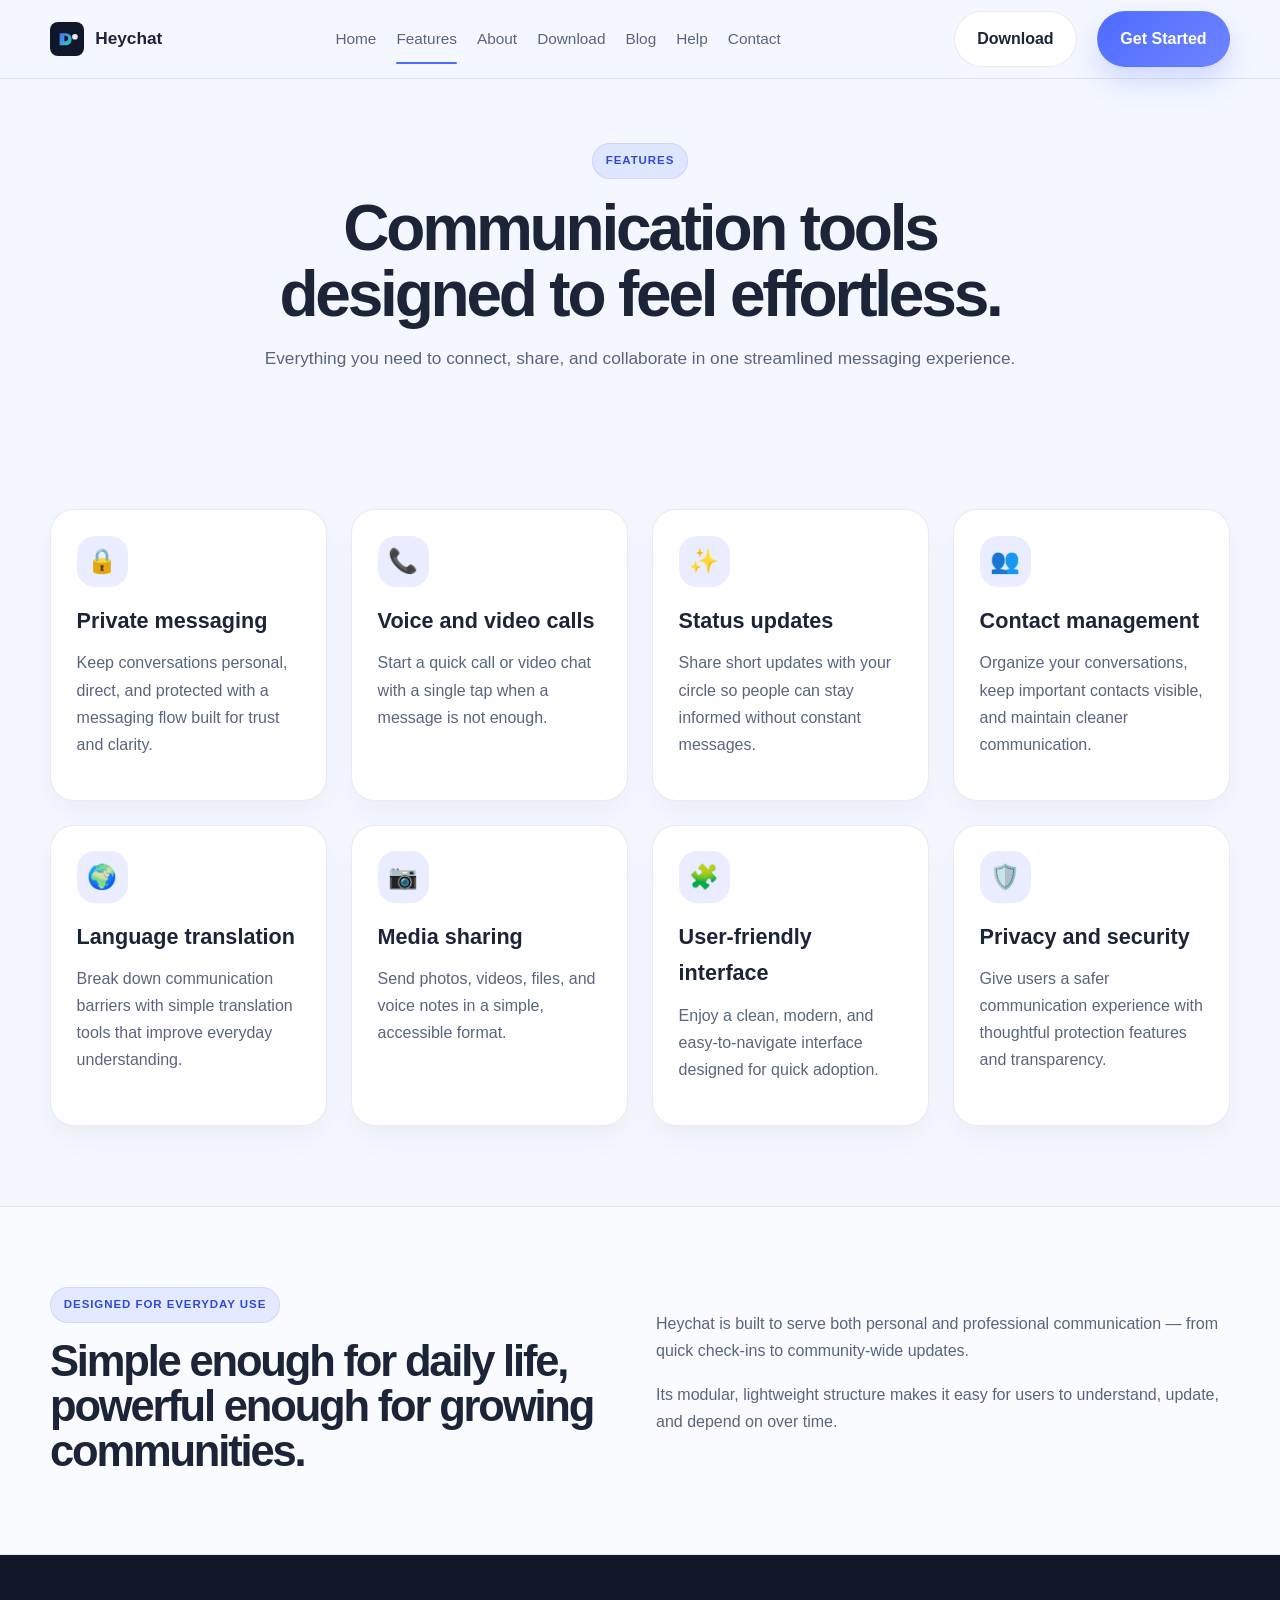
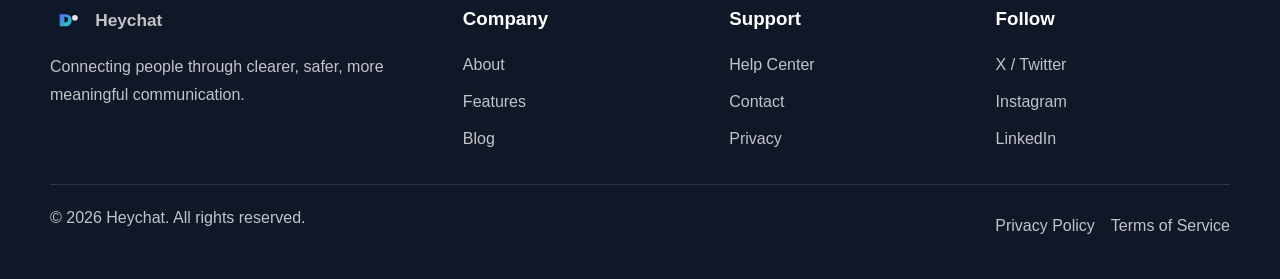
==== features.html @ 2e4716ac "Create the complete static Heychat website with all requested pages, styling, blog features, support" ====
<!DOCTYPE html>
<html lang="en">
  <head>
    <meta charset="UTF-8" />
    <meta name="viewport" content="width=device-width, initial-scale=1.0" />
    <meta name="description" content="Explore Heychat features including private messaging, voice and video calls, status updates, media sharing, and secure communication tools." />
    <title>Features | Heychat</title>
    <link rel="icon" type="image/svg+xml" href="assets/heychat-logo.svg" />
    <link rel="stylesheet" href="css/styles.css" />
  </head>
  <body>
    <header class="site-header">
      <div class="container nav-wrap">
        <a class="brand" href="index.html" aria-label="Heychat home">
          <img src="assets/heychat-logo.svg" alt="Heychat logo" class="brand-logo" />
          <span>Heychat</span>
        </a>

        <nav class="main-nav" aria-label="Main navigation">
          <a href="index.html">Home</a>
          <a href="features.html" class="active">Features</a>
          <a href="about.html">About</a>
          <a href="download.html">Download</a>
          <a href="blog.html">Blog</a>
          <a href="help.html">Help</a>
          <a href="contact.html">Contact</a>
        </nav>

        <div class="nav-actions">
          <a href="download.html" class="button button-secondary">Download</a>
          <a href="contact.html" class="button button-primary">Get Started</a>
        </div>

        <button class="mobile-menu-toggle" aria-expanded="false" aria-label="Open menu">
          <span></span><span></span><span></span>
        </button>
      </div>

      <div class="mobile-menu">
        <a href="index.html">Home</a>
        <a href="features.html">Features</a>
        <a href="about.html">About</a>
        <a href="download.html">Download</a>
        <a href="blog.html">Blog</a>
        <a href="help.html">Help</a>
        <a href="contact.html">Contact</a>
      </div>
    </header>

    <main>
      <section class="page-header">
        <div class="container narrow">
          <span class="eyebrow">Features</span>
          <h1>Communication tools designed to feel effortless.</h1>
          <p>Everything you need to connect, share, and collaborate in one streamlined messaging experience.</p>
        </div>
      </section>

      <section class="section">
        <div class="container">
          <div class="feature-grid feature-grid-large">
            <article class="feature-card feature-detail">
              <div class="icon-wrap">🔒</div>
              <h3>Private messaging</h3>
              <p>Keep conversations personal, direct, and protected with a messaging flow built for trust and clarity.</p>
            </article>

            <article class="feature-card feature-detail">
              <div class="icon-wrap">📞</div>
              <h3>Voice and video calls</h3>
              <p>Start a quick call or video chat with a single tap when a message is not enough.</p>
            </article>

            <article class="feature-card feature-detail">
              <div class="icon-wrap">✨</div>
              <h3>Status updates</h3>
              <p>Share short updates with your circle so people can stay informed without constant messages.</p>
            </article>

            <article class="feature-card feature-detail">
              <div class="icon-wrap">👥</div>
              <h3>Contact management</h3>
              <p>Organize your conversations, keep important contacts visible, and maintain cleaner communication.</p>
            </article>

            <article class="feature-card feature-detail">
              <div class="icon-wrap">🌍</div>
              <h3>Language translation</h3>
              <p>Break down communication barriers with simple translation tools that improve everyday understanding.</p>
            </article>

            <article class="feature-card feature-detail">
              <div class="icon-wrap">📷</div>
              <h3>Media sharing</h3>
              <p>Send photos, videos, files, and voice notes in a simple, accessible format.</p>
            </article>

            <article class="feature-card feature-detail">
              <div class="icon-wrap">🧩</div>
              <h3>User-friendly interface</h3>
              <p>Enjoy a clean, modern, and easy-to-navigate interface designed for quick adoption.</p>
            </article>

            <article class="feature-card feature-detail">
              <div class="icon-wrap">🛡️</div>
              <h3>Privacy and security</h3>
              <p>Give users a safer communication experience with thoughtful protection features and transparency.</p>
            </article>
          </div>
        </div>
      </section>

      <section class="section section-alt">
        <div class="container split-layout">
          <div>
            <span class="eyebrow">Designed for everyday use</span>
            <h2>Simple enough for daily life, powerful enough for growing communities.</h2>
          </div>
          <div class="stacked-copy">
            <p>Heychat is built to serve both personal and professional communication — from quick check-ins to community-wide updates.</p>
            <p>Its modular, lightweight structure makes it easy for users to understand, update, and depend on over time.</p>
          </div>
        </div>
      </section>
    </main>

    <footer class="site-footer">
      <div class="container footer-grid">
        <div>
          <a class="brand footer-brand" href="index.html">
            <img src="assets/heychat-logo.svg" alt="Heychat logo" class="brand-logo" />
            <span>Heychat</span>
          </a>
          <p>Connecting people through clearer, safer, more meaningful communication.</p>
        </div>

        <div>
          <h3>Company</h3>
          <ul>
            <li><a href="about.html">About</a></li>
            <li><a href="features.html">Features</a></li>
            <li><a href="blog.html">Blog</a></li>
          </ul>
        </div>

        <div>
          <h3>Support</h3>
          <ul>
            <li><a href="help.html">Help Center</a></li>
            <li><a href="contact.html">Contact</a></li>
            <li><a href="privacy.html">Privacy</a></li>
          </ul>
        </div>

        <div>
          <h3>Follow</h3>
          <ul>
            <li><a href="#">X / Twitter</a></li>
            <li><a href="#">Instagram</a></li>
            <li><a href="#">LinkedIn</a></li>
          </ul>
        </div>
      </div>

      <div class="container footer-bottom">
        <p>© 2026 Heychat. All rights reserved.</p>
        <div>
          <a href="privacy.html">Privacy Policy</a>
          <a href="terms.html">Terms of Service</a>
        </div>
      </div>
    </footer>

    <script src="js/main.js"></script>
  </body>
</html>
---- css/styles.css ----
* {
  box-sizing: border-box;
}

:root {
  --bg: #f4f7ff;
  --bg-soft: #edf3ff;
  --panel: #ffffff;
  --panel-alt: #f7f9ff;
  --text: #1c2437;
  --muted: #59657d;
  --line: rgba(28, 36, 55, 0.09);
  --primary: #4f6bff;
  --primary-dark: #3049d8;
  --primary-soft: rgba(79, 107, 255, 0.12);
  --secondary: #2ad3b0;
  --secondary-soft: rgba(42, 211, 176, 0.12);
  --shadow: 0 24px 60px rgba(19, 30, 64, 0.08);
  --radius: 24px;
}

html {
  scroll-behavior: smooth;
}

body {
  margin: 0;
  background: var(--bg);
  color: var(--text);
  font-family: "Segoe UI", Arial, sans-serif;
  line-height: 1.7;
}

img {
  max-width: 100%;
  display: block;
}

a {
  color: inherit;
  text-decoration: none;
}

button,
input,
textarea {
  font: inherit;
}

ul {
  list-style: none;
  padding: 0;
  margin: 0;
}

p {
  margin: 0 0 1rem;
}

.container {
  width: min(1180px, calc(100% - 2rem));
  margin: 0 auto;
}

.site-header {
  position: sticky;
  top: 0;
  z-index: 30;
  background: rgba(244, 247, 255, 0.9);
  backdrop-filter: blur(10px);
  border-bottom: 1px solid var(--line);
}

.nav-wrap {
  display: flex;
  align-items: center;
  justify-content: space-between;
  min-height: 78px;
  gap: 1rem;
}

.brand {
  display: inline-flex;
  align-items: center;
  gap: 0.7rem;
  font-weight: 700;
  font-size: 1.08rem;
}

.brand-logo {
  width: 34px;
  height: 34px;
  display: inline-block;
}

.main-nav,
.nav-actions {
  display: flex;
  align-items: center;
  gap: 1.25rem;
}

.main-nav {
  color: var(--muted);
  font-size: 0.96rem;
}

.main-nav a {
  position: relative;
  padding: 0.4rem 0;
}

.main-nav a.active::after,
.main-nav a:hover::after {
  content: "";
  position: absolute;
  left: 0;
  bottom: -6px;
  width: 100%;
  height: 2px;
  background: var(--primary);
  border-radius: 999px;
}

.button {
  display: inline-flex;
  align-items: center;
  justify-content: center;
  border-radius: 999px;
  border: 1px solid transparent;
  padding: 0.85rem 1.4rem;
  font-weight: 700;
  transition: transform 0.2s ease, box-shadow 0.2s ease;
}

.button:hover,
.button:focus-visible {
  transform: translateY(-1px);
}

.button-primary {
  background: linear-gradient(135deg, var(--primary) 0%, #6d85ff 100%);
  color: white;
  box-shadow: 0 14px 28px rgba(79, 107, 255, 0.22);
}

.button-secondary {
  background: white;
  border-color: var(--line);
  color: var(--text);
}

.mobile-menu-toggle {
  display: none;
  width: 44px;
  height: 44px;
  border-radius: 12px;
  border: 1px solid var(--line);
  background: white;
  cursor: pointer;
}

.mobile-menu-toggle span {
  display: block;
  width: 18px;
  height: 2px;
  background: var(--text);
  margin: 4px auto;
  border-radius: 999px;
}

.mobile-menu {
  display: none;
  padding: 0 1rem 1rem;
  background: rgba(255, 255, 255, 0.95);
  border-top: 1px solid var(--line);
}

.mobile-menu a {
  display: block;
  padding: 0.75rem 0;
  color: var(--muted);
  border-bottom: 1px solid var(--line);
}

.hero {
  padding: 4.5rem 0 3.5rem;
}

.hero-grid {
  display: grid;
  grid-template-columns: 1.05fr 0.95fr;
  align-items: center;
  gap: 2.5rem;
}

.hero-copy h1,
.page-header h1,
.section-heading h2,
.split-layout h2,
.narrow h1 {
  margin: 0;
  letter-spacing: -0.05em;
  line-height: 1.04;
}

.hero-copy h1 {
  font-size: clamp(3rem, 5vw, 5rem);
}

.hero-copy p,
.page-header p,
.split-layout p,
.stacked-copy p,
.policy-card p,
.article-content p,
.contact-info p,
.support-card p,
.benefit-item p,
.feature-card p,
.blog-copy p {
  color: var(--muted);
}

.hero-copy p {
  margin-top: 1.2rem;
  font-size: 1.14rem;
  max-width: 620px;
}

.hero-actions {
  display: flex;
  gap: 1rem;
  margin-top: 2rem;
  flex-wrap: wrap;
}

.hero-meta {
  display: flex;
  flex-wrap: wrap;
  gap: 2rem;
  margin-top: 2rem;
}

.hero-meta div {
  display: flex;
  flex-direction: column;
  gap: 0.2rem;
}

.hero-meta strong {
  font-size: 1.5rem;
}

.hero-meta span {
  color: var(--muted);
  font-size: 0.9rem;
}

.eyebrow {
  display: inline-block;
  padding: 0.45rem 0.8rem;
  border-radius: 999px;
  background: var(--primary-soft);
  color: var(--primary-dark);
  border: 1px solid rgba(79, 107, 255, 0.14);
  font-size: 0.72rem;
  font-weight: 700;
  letter-spacing: 0.08em;
  text-transform: uppercase;
}

.eyebrow-soft {
  background: var(--secondary-soft);
  color: #116b59;
  border-color: rgba(42, 211, 176, 0.2);
}

.hero-visual {
  display: flex;
  justify-content: center;
  align-items: center;
}

.phone-mockup {
  width: min(100%, 540px);
  background: linear-gradient(180deg, #0d1425 0%, #101b30 100%);
  border: 1px solid rgba(255, 255, 255, 0.08);
  border-radius: 32px;
  padding: 1rem;
  box-shadow: var(--shadow);
}

.phone-header {
  display: flex;
  gap: 0.45rem;
  padding-bottom: 0.8rem;
}

.status-dot {
  width: 0.78rem;
  height: 0.78rem;
  display: inline-block;
  border-radius: 50%;
}

.status-dot.red { background: #ff6b6b; }
.status-dot.yellow { background: #f7bf4a; }
.status-dot.green { background: #5bd7a0; }

.chat-preview {
  background: rgba(255, 255, 255, 0.04);
  border-radius: 22px;
  padding: 1rem;
}

.chat-bubble {
  max-width: 82%;
  padding: 0.9rem 1rem;
  border-radius: 18px;
  margin-bottom: 1rem;
  border: 1px solid rgba(255, 255, 255, 0.08);
}

.chat-bubble strong {
  display: block;
  margin-bottom: 0.2rem;
  font-size: 0.72rem;
  letter-spacing: 0.08em;
  text-transform: uppercase;
  opacity: 0.8;
}

.chat-bubble.incoming {
  background: rgba(255, 255, 255, 0.04);
  color: #edf2ff;
}

.chat-bubble.outgoing {
  margin-left: auto;
  background: linear-gradient(135deg, var(--primary) 0%, #6d85ff 100%);
  color: white;
}

.chat-bubble p {
  margin: 0;
}

.message-bar {
  display: flex;
  align-items: center;
  justify-content: space-between;
  background: rgba(255, 255, 255, 0.04);
  border: 1px solid rgba(255, 255, 255, 0.08);
  border-radius: 12px;
  padding: 0.8rem 0.9rem;
  color: rgba(255, 255, 255, 0.66);
}

.message-bar button {
  border: none;
  background: linear-gradient(135deg, var(--primary) 0%, var(--secondary) 100%);
  color: white;
  border-radius: 10px;
  padding: 0.65rem 0.9rem;
  font-weight: 700;
}

.logo-section {
  padding: 0 0 1.5rem;
}

.logo-row {
  display: grid;
  grid-template-columns: repeat(5, minmax(0, 1fr));
  gap: 1rem;
  text-align: center;
  color: rgba(28, 36, 55, 0.5);
  letter-spacing: 0.08em;
  text-transform: uppercase;
  font-weight: 700;
}

.section {
  padding: 5rem 0;
}

.section-alt {
  background: rgba(255, 255, 255, 0.45);
  border-top: 1px solid var(--line);
  border-bottom: 1px solid var(--line);
}

.section-heading {
  margin-bottom: 2rem;
}

.section-heading h2 {
  margin-top: 1rem;
  font-size: clamp(2rem, 4vw, 3rem);
}

.centered {
  text-align: center;
}

.feature-grid {
  display: grid;
  grid-template-columns: repeat(3, minmax(0, 1fr));
  gap: 1.5rem;
}

.feature-grid-large {
  grid-template-columns: repeat(4, minmax(0, 1fr));
}

.feature-card {
  background: var(--panel);
  border: 1px solid var(--line);
  border-radius: var(--radius);
  padding: 1.6rem;
  box-shadow: 0 14px 28px rgba(18, 29, 50, 0.04);
}

.feature-detail {
  min-height: 240px;
}

.icon-wrap {
  display: inline-grid;
  place-items: center;
  width: 3.2rem;
  height: 3.2rem;
  border-radius: 18px;
  background: var(--primary-soft);
  font-size: 1.5rem;
}

.feature-card h3 {
  margin: 1rem 0 0.6rem;
  font-size: 1.35rem;
}

.split-layout {
  display: grid;
  grid-template-columns: 1fr 1fr;
  align-items: center;
  gap: 2rem;
}

.split-layout h2 {
  font-size: clamp(2rem, 3.4vw, 3rem);
  margin-top: 1rem;
}

.benefit-list {
  display: grid;
  gap: 1rem;
}

.benefit-item {
  display: flex;
  gap: 1rem;
  padding: 1.2rem;
  background: rgba(255, 255, 255, 0.72);
  border: 1px solid var(--line);
  border-radius: 20px;
}

.benefit-item strong {
  font-size: 1.6rem;
  color: var(--primary);
}

.benefit-item h3 {
  margin: 0 0 0.3rem;
}

.download-callout {
  background: linear-gradient(135deg, rgba(79, 107, 255, 0.09), rgba(42, 211, 176, 0.08));
  border: 1px solid var(--line);
  border-radius: 28px;
  padding: 2rem;
  text-align: center;
}

.store-buttons {
  display: flex;
  gap: 1rem;
  justify-content: center;
  flex-wrap: wrap;
  margin-top: 1rem;
}

.store-button {
  display: inline-flex;
  align-items: center;
  justify-content: center;
  padding: 0.9rem 1.4rem;
  border-radius: 999px;
  background: var(--panel);
  border: 1px solid var(--line);
  font-weight: 700;
}

.page-header {
  padding: 4rem 0 2.5rem;
  text-align: center;
}

.narrow {
  max-width: 760px;
}

.page-header h1 {
  font-size: clamp(2.5rem, 5vw, 4rem);
  margin-top: 1rem;
}

.page-header p {
  margin-top: 1rem;
  font-size: 1.08rem;
  color: var(--muted);
}

.two-column {
  display: grid;
  grid-template-columns: 1fr 1fr;
  gap: 2rem;
}

.two-column h2,
.policy-card h2,
.article-content h2,
.sidebar-card h3,
.support-card h3,
.contact-info h3 {
  margin-top: 0;
}

.download-stack {
  display: grid;
  grid-template-columns: repeat(3, minmax(0, 1fr));
  gap: 1.5rem;
}

.download-card,
.support-card,
.info-card,
.sidebar-card,
.policy-card {
  background: var(--panel);
  border: 1px solid var(--line);
  border-radius: var(--radius);
  padding: 1.6rem;
  box-shadow: 0 16px 30px rgba(17, 31, 57, 0.04);
}

.card-icon {
  display: inline-grid;
  place-items: center;
  width: 3rem;
  height: 3rem;
  border-radius: 14px;
  background: var(--primary-soft);
  font-size: 1.4rem;
}

.download-card h3,
.support-card h3,
.info-card h3,
.sidebar-card h3 {
  margin: 1rem 0 0.7rem;
}

.download-card .button {
  margin-top: 1rem;
}

.blog-toolbar {
  display: flex;
  justify-content: space-between;
  align-items: center;
  gap: 1rem;
  flex-wrap: wrap;
  margin-bottom: 2rem;
}

.search-box input {
  width: min(420px, 100%);
  border: 1px solid var(--line);
  background: white;
  border-radius: 999px;
  padding: 0.9rem 1rem;
}

.blog-categories {
  display: flex;
  flex-wrap: wrap;
  gap: 0.75rem;
}

.tag {
  padding: 0.7rem 1rem;
  border-radius: 999px;
  border: 1px solid var(--line);
  background: white;
  color: var(--muted);
  cursor: pointer;
}

.tag.active {
  background: var(--primary);
  color: white;
  border-color: var(--primary);
}

.featured-article {
  display: grid;
  grid-template-columns: 1.2fr 0.8fr;
  gap: 1.6rem;
  padding: 1.6rem;
  border: 1px solid var(--line);
  background: linear-gradient(135deg, rgba(79, 107, 255, 0.06), rgba(255, 255, 255, 0.9));
  border-radius: 28px;
  margin-bottom: 2rem;
}

.featured-content h2 {
  margin: 0.8rem 0;
  font-size: clamp(2rem, 3vw, 2.7rem);
  line-height: 1.15;
}

.placeholder-panel {
  display: grid;
  place-items: center;
  border-radius: 22px;
  background: linear-gradient(135deg, rgba(79, 107, 255, 0.12), rgba(42, 211, 176, 0.12));
  border: 1px solid var(--line);
  min-height: 220px;
  color: var(--muted);
  font-weight: 700;
}

.blog-grid {
  display: grid;
  grid-template-columns: repeat(3, minmax(0, 1fr));
  gap: 1.5rem;
}

.blog-card {
  background: var(--panel);
  border: 1px solid var(--line);
  border-radius: 24px;
  overflow: hidden;
  box-shadow: 0 18px 32px rgba(17, 31, 57, 0.05);
}

.thumb {
  min-height: 180px;
  background-size: cover;
  background-position: center;
}

.thumb-one { background: linear-gradient(135deg, rgba(79, 107, 255, 0.8), rgba(42, 211, 176, 0.8)); }
.thumb-two { background: linear-gradient(135deg, rgba(55, 82, 138, 0.8), rgba(79, 107, 255, 0.7)); }
.thumb-three { background: linear-gradient(135deg, rgba(76, 164, 227, 0.8), rgba(79, 107, 255, 0.7)); }
.thumb-four { background: linear-gradient(135deg, rgba(42, 211, 176, 0.8), rgba(79, 107, 255, 0.7)); }
.thumb-five { background: linear-gradient(135deg, rgba(35, 112, 176, 0.8), rgba(104, 73, 234, 0.8)); }
.thumb-six { background: linear-gradient(135deg, rgba(127, 90, 240, 0.8), rgba(79, 107, 255, 0.7)); }

.blog-copy {
  padding: 1.2rem 1.2rem 1.4rem;
}

.post-tag {
  display: inline-block;
  padding: 0.4rem 0.7rem;
  background: var(--primary-soft);
  border-radius: 999px;
  color: var(--primary-dark);
  font-size: 0.74rem;
  font-weight: 700;
  text-transform: uppercase;
  letter-spacing: 0.05em;
}

.blog-copy h3 {
  margin: 0.9rem 0 0.5rem;
  font-size: 1.35rem;
}

.blog-copy a {
  color: var(--primary-dark);
  font-weight: 700;
}

.ad-placeholder {
  display: grid;
  place-items: center;
  min-height: 110px;
  background: linear-gradient(135deg, rgba(255, 255, 255, 0.8), rgba(240, 244, 255, 0.9));
  border: 1px dashed var(--line);
  border-radius: 18px;
  color: var(--muted);
  margin: 2rem 0;
  font-weight: 700;
}

.sidebar-ad {
  min-height: 170px;
}

.load-more-wrap {
  text-align: center;
  margin-top: 2rem;
}

.article-layout {
  display: grid;
  grid-template-columns: minmax(0, 2fr) minmax(240px, 0.8fr);
  gap: 2rem;
}

.article-content {
  background: var(--panel);
  border: 1px solid var(--line);
  border-radius: 28px;
  padding: 2rem;
}

.article-content h1 {
  font-size: clamp(2.2rem, 4vw, 3.2rem);
  margin: 1rem 0;
  line-height: 1.1;
}

.article-meta {
  display: flex;
  flex-wrap: wrap;
  gap: 0.8rem 1rem;
  font-size: 0.9rem;
  color: var(--muted);
  margin-bottom: 1.5rem;
}

.large-panel {
  min-height: 260px;
  margin-bottom: 1.5rem;
}

.article-content blockquote {
  margin: 2rem 0;
  padding: 1.1rem 1.3rem;
  border-left: 4px solid var(--primary);
  background: rgba(79, 107, 255, 0.06);
  color: var(--text);
  font-weight: 600;
}

.article-note {
  margin-top: 2rem;
  padding: 1rem 1.1rem;
  background: rgba(42, 211, 176, 0.08);
  border-radius: 14px;
  color: #0f6f60;
  border: 1px solid rgba(42, 211, 176, 0.2);
}

.article-sidebar {
  display: grid;
  gap: 1.2rem;
}

.sidebar-card ul {
  display: grid;
  gap: 0.75rem;
}

.sidebar-card a {
  color: var(--muted);
}

.help-layout {
  display: grid;
  grid-template-columns: 1.4fr 0.8fr;
  gap: 2rem;
}

.faq-column {
  display: grid;
  gap: 1rem;
}

.faq-item {
  background: var(--panel);
  border: 1px solid var(--line);
  border-radius: 18px;
  overflow: hidden;
}

.faq-question {
  width: 100%;
  text-align: left;
  background: transparent;
  border: none;
  padding: 1.1rem 1.2rem;
  font-weight: 700;
  color: var(--text);
  cursor: pointer;
}

.faq-answer {
  display: none;
  padding: 0 1.2rem 1.1rem;
  color: var(--muted);
}

.faq-item.open .faq-answer {
  display: block;
}

.support-sidebar {
  display: grid;
  gap: 1rem;
}

.contact-layout {
  display: grid;
  grid-template-columns: 1.3fr 0.7fr;
  gap: 2rem;
}

.contact-form {
  background: var(--panel);
  border: 1px solid var(--line);
  border-radius: 28px;
  padding: 1.6rem;
}

.field-group {
  display: flex;
  flex-direction: column;
  gap: 0.5rem;
  margin-bottom: 1rem;
}

.field-group label {
  font-weight: 600;
}

.field-group input,
.field-group textarea {
  width: 100%;
  padding: 0.9rem 1rem;
  border-radius: 14px;
  border: 1px solid var(--line);
  background: #fff;
}

.field-group input:focus,
.field-group textarea:focus {
  outline: 2px solid rgba(79, 107, 255, 0.18);
  border-color: rgba(79, 107, 255, 0.4);
}

.error-message {
  min-height: 1.2rem;
  color: #d3315d;
  font-size: 0.82rem;
}

.form-status {
  margin-top: 1rem;
  min-height: 1.5rem;
  font-weight: 600;
}

.form-status.success {
  color: #147f66;
}

.form-status.error {
  color: #d3315d;
}

.contact-info {
  display: grid;
  gap: 1rem;
}

.policy-layout {
  max-width: 860px;
  margin: 0 auto;
}

.site-footer {
  background: #101827;
  color: white;
  padding-top: 3rem;
}

.footer-grid {
  display: grid;
  grid-template-columns: 1.3fr 0.8fr 0.8fr 0.8fr;
  gap: 2rem;
}

.footer-brand {
  margin-bottom: 1rem;
}

.site-footer p,
.site-footer li,
.site-footer a {
  color: rgba(255, 255, 255, 0.74);
}

.site-footer h3 {
  color: white;
  margin: 0 0 1rem;
}

.site-footer ul {
  display: grid;
  gap: 0.6rem;
}

.footer-bottom {
  display: flex;
  align-items: center;
  justify-content: space-between;
  border-top: 1px solid rgba(255, 255, 255, 0.12);
  padding: 1.2rem 0 2rem;
  margin-top: 2rem;
  gap: 1rem;
  color: rgba(255, 255, 255, 0.74);
}

.footer-bottom div {
  display: flex;
  gap: 1rem;
  flex-wrap: wrap;
}

@media (max-width: 940px) {
  .main-nav,
  .nav-actions {
    display: none;
  }

  .mobile-menu-toggle {
    display: block;
  }

  .hero-grid,
  .split-layout,
  .two-column,
  .download-stack,
  .blog-grid,
  .featured-article,
  .article-layout,
  .help-layout,
  .contact-layout,
  .feature-grid,
  .feature-grid-large,
  .footer-grid {
    grid-template-columns: 1fr;
  }

  .feature-grid-large {
    grid-template-columns: repeat(2, minmax(0, 1fr));
  }
}

@media (max-width: 680px) {
  .feature-grid-large,
  .feature-grid,
  .blog-grid,
  .download-stack {
    grid-template-columns: 1fr;
  }

  .logo-row {
    grid-template-columns: repeat(2, minmax(0, 1fr));
  }

  .footer-bottom {
    flex-direction: column;
    align-items: flex-start;
  }
}
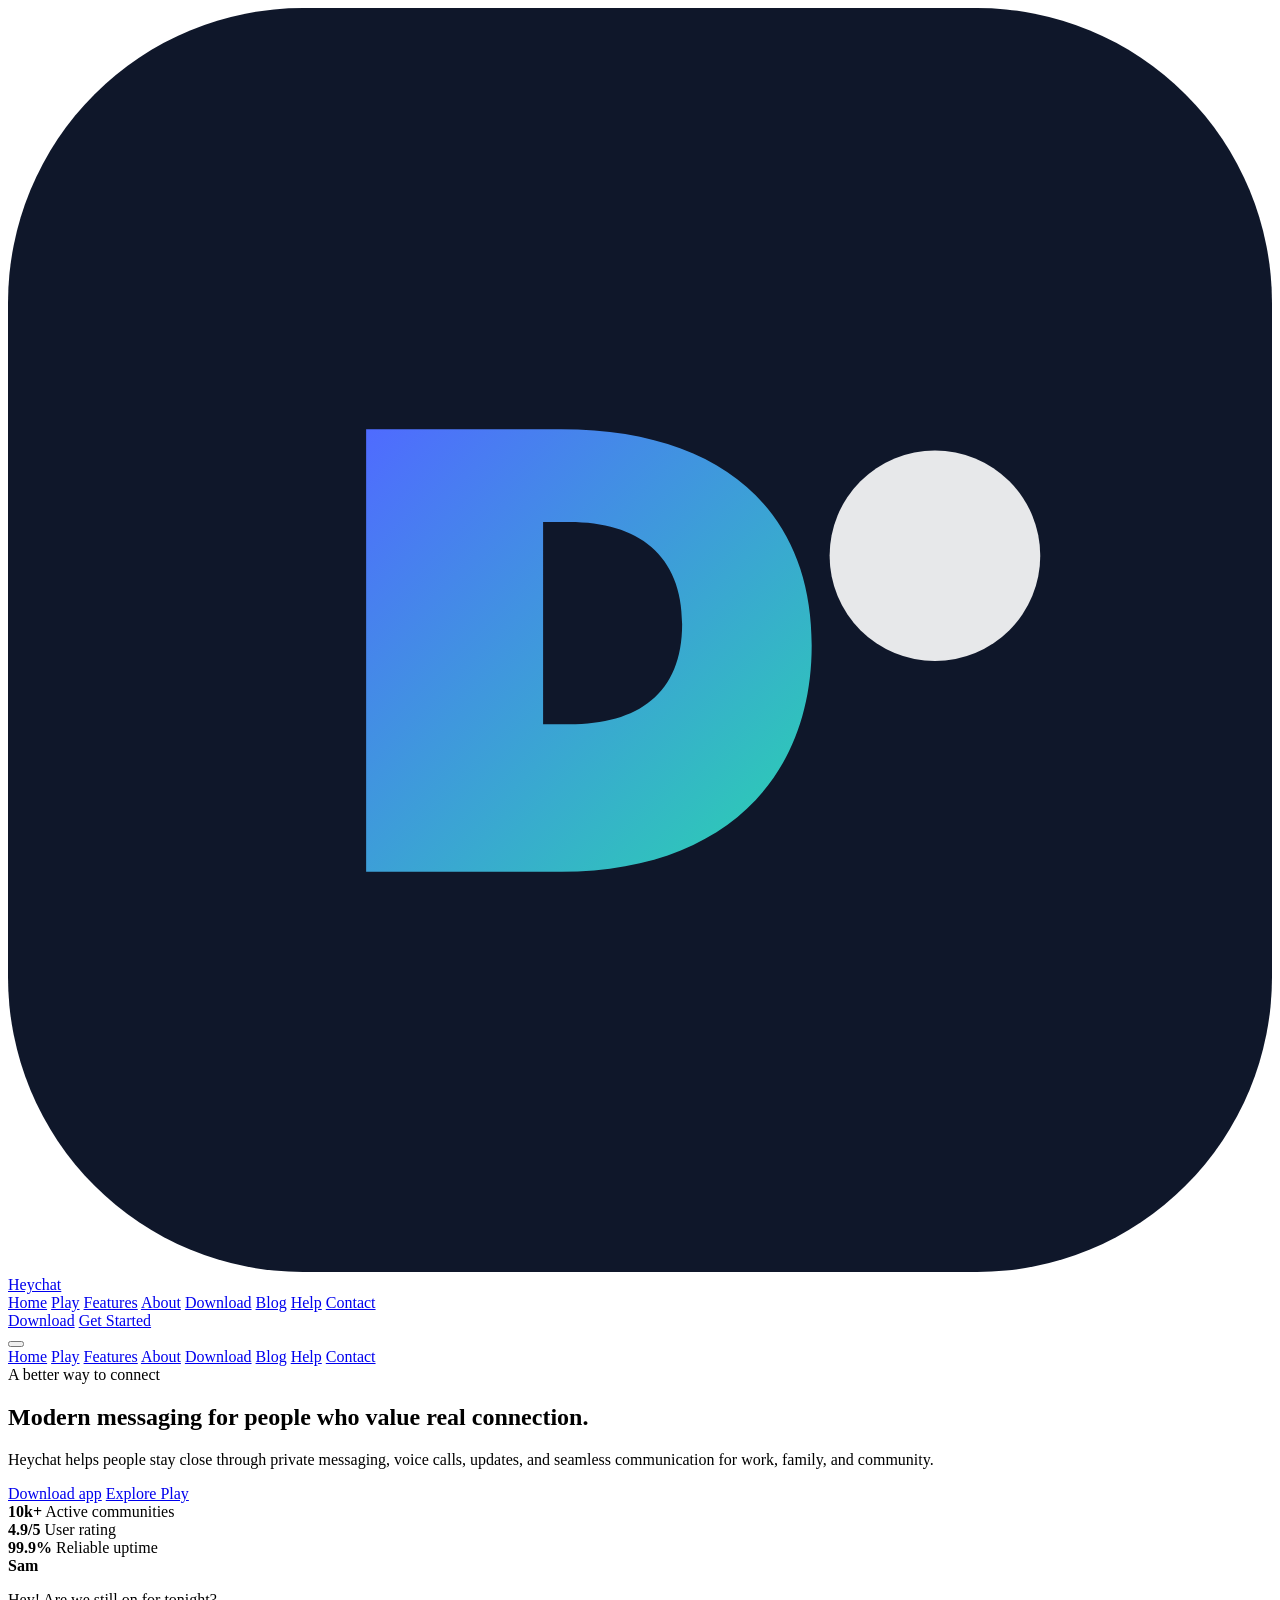
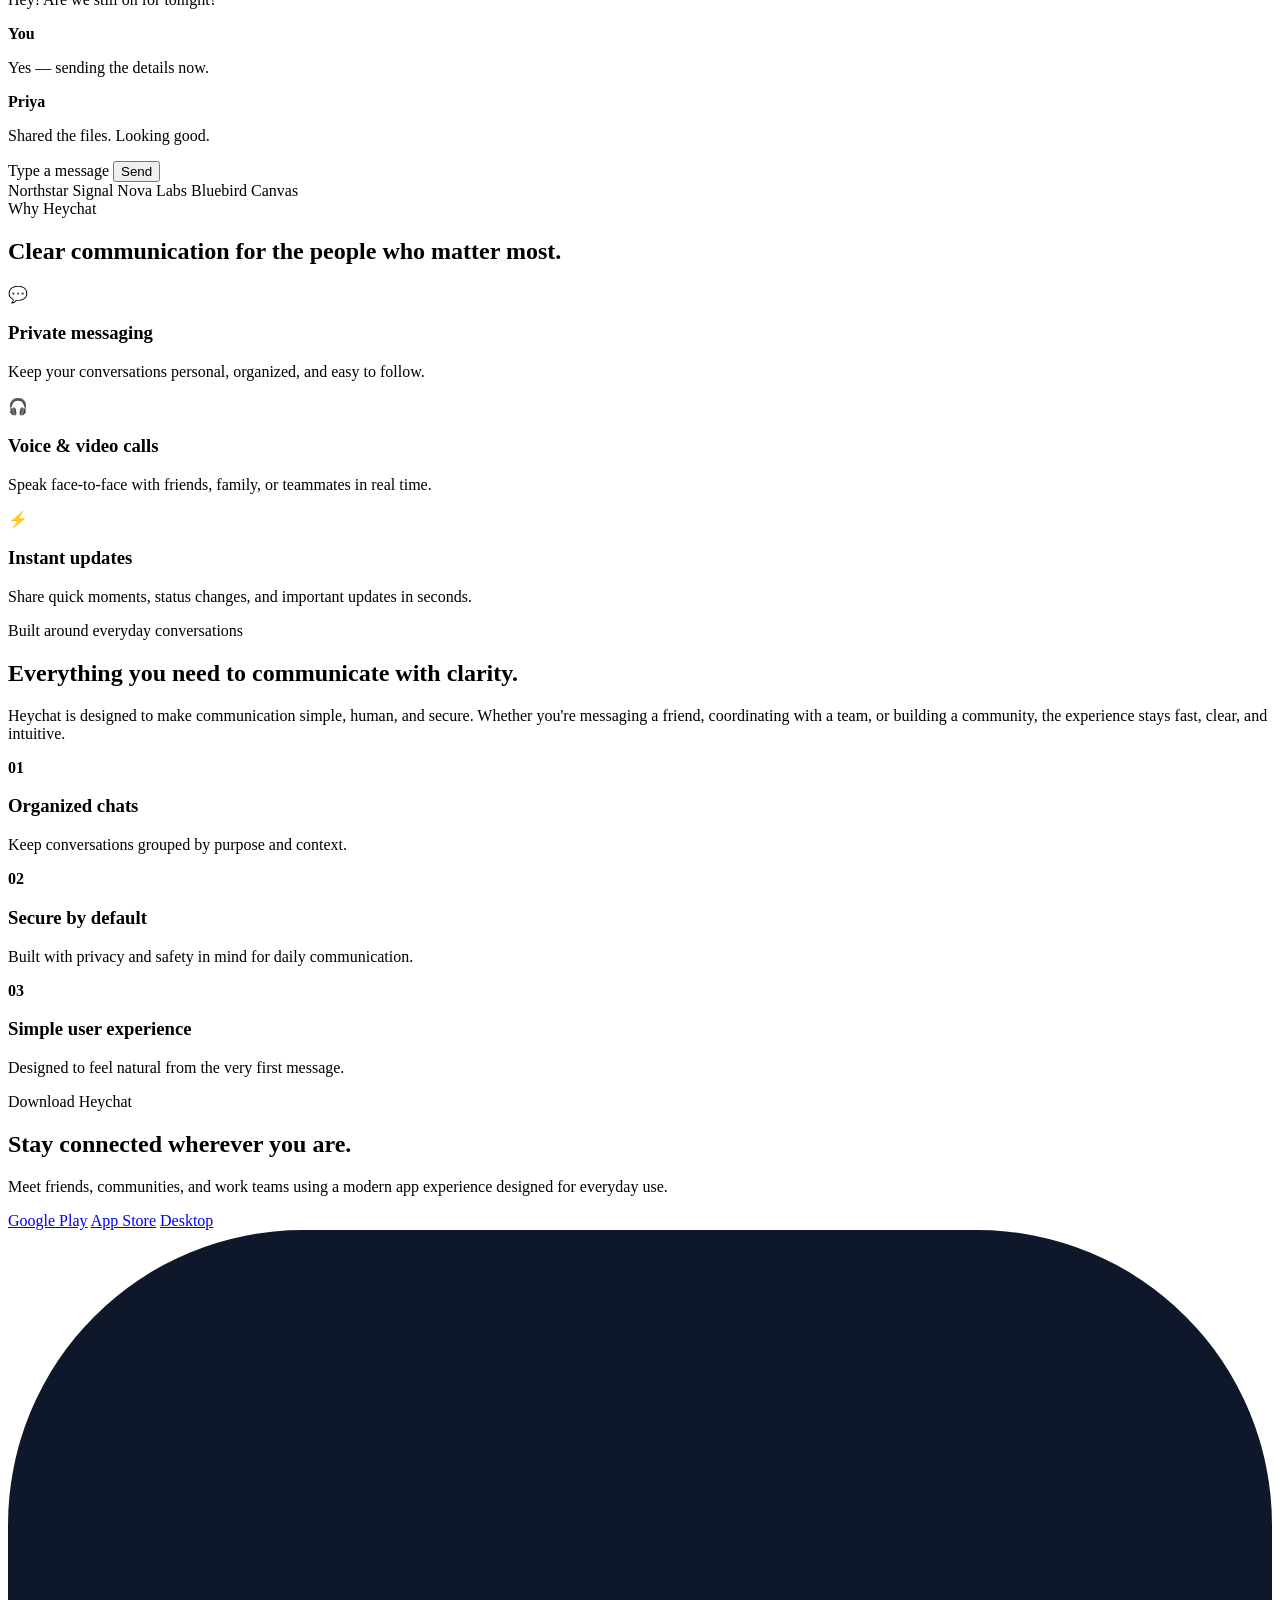
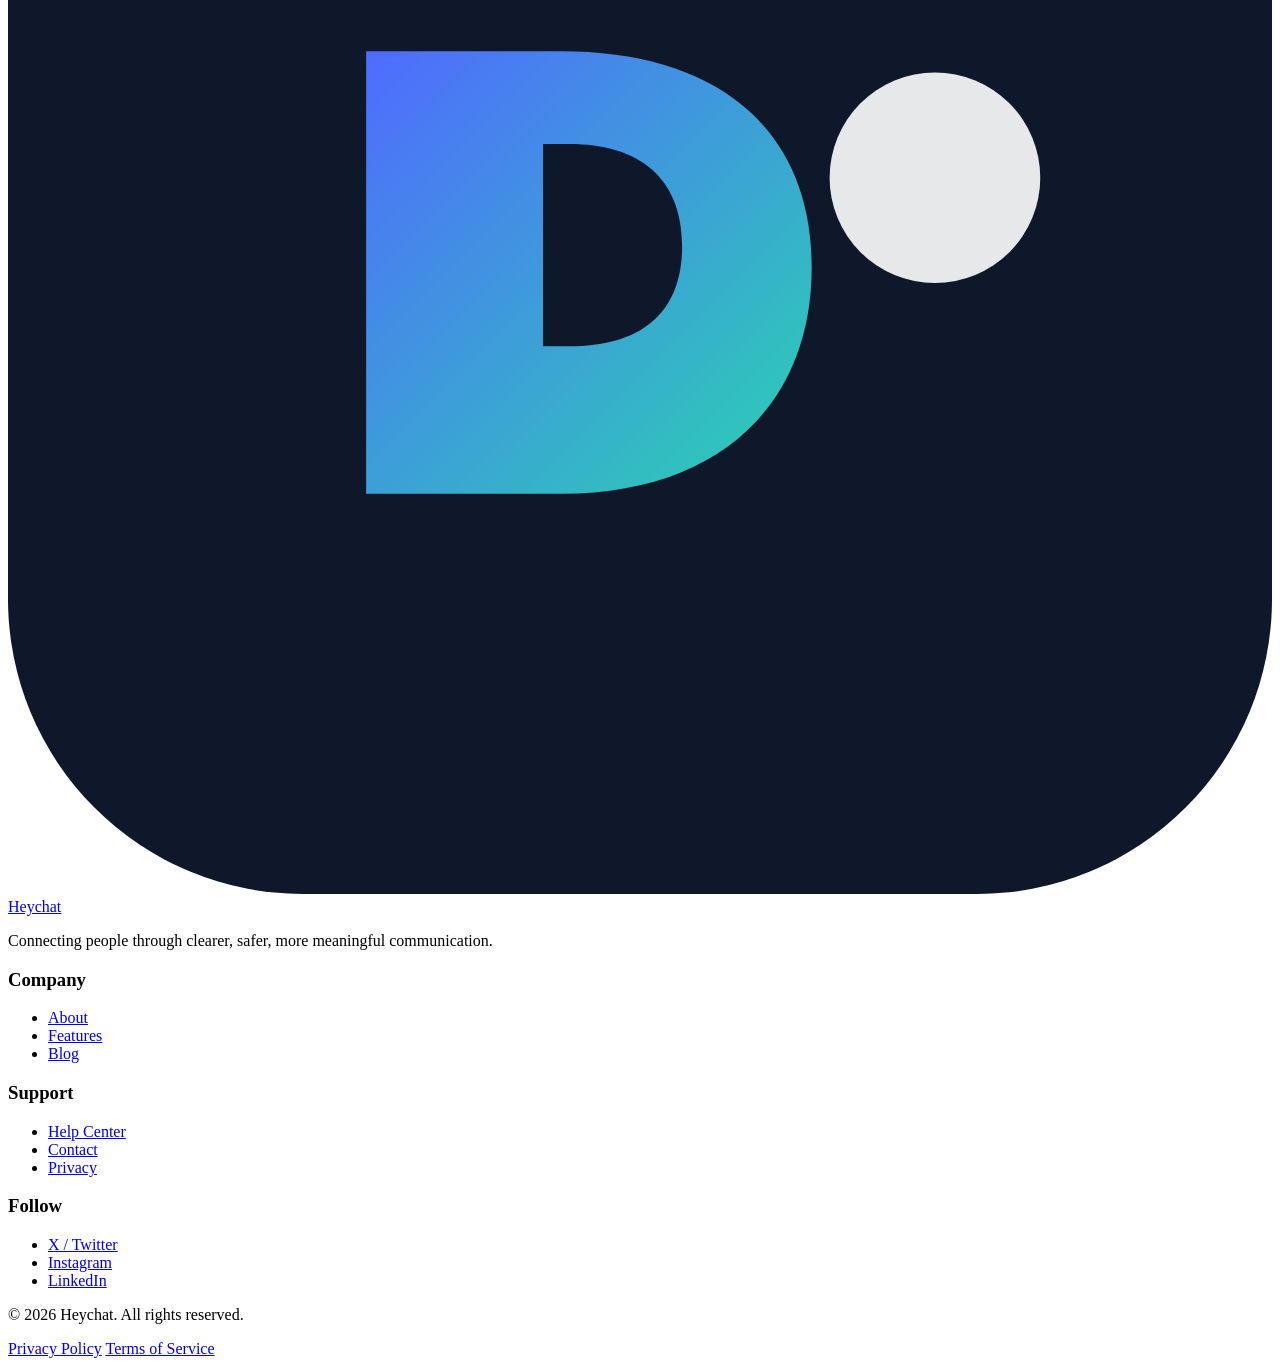
==== commit 21ed0686: "Add a polished Play page and navigation entry for future game and rewards experiences." ====
--- a/features.html
+++ b/features.html
@@ -3,8 +3,13 @@
   <head>
     <meta charset="UTF-8" />
     <meta name="viewport" content="width=device-width, initial-scale=1.0" />
-    <meta name="description" content="Explore Heychat features including private messaging, voice and video calls, status updates, media sharing, and secure communication tools." />
-    <title>Features | Heychat</title>
+    <meta name="description" content="Heychat is a modern communication platform for private messaging, voice calls, community engagement, and secure digital connection." />
+    <meta name="theme-color" content="#4f6bff" />
+    <meta property="og:title" content="Heychat | Modern Communication for Everyday Connections" />
+    <meta property="og:description" content="Private messaging, status updates, voice calls, media sharing, and secure communication in one modern app." />
+    <meta property="og:type" content="website" />
+    <meta property="og:image" content="assets/hero-illustration.svg" />
+    <title>Heychat | Modern Communication for Everyday Connections</title>
     <link rel="icon" type="image/svg+xml" href="assets/heychat-logo.svg" />
     <link rel="stylesheet" href="css/styles.css" />
   </head>
@@ -17,8 +22,9 @@
         </a>
 
         <nav class="main-nav" aria-label="Main navigation">
-          <a href="index.html">Home</a>
-          <a href="features.html" class="active">Features</a>
+          <a href="index.html" class="active">Home</a>
+          <a href="play.html">Play</a>
+          <a href="features.html">Features</a>
           <a href="about.html">About</a>
           <a href="download.html">Download</a>
           <a href="blog.html">Blog</a>
@@ -38,6 +44,7 @@
 
       <div class="mobile-menu">
         <a href="index.html">Home</a>
+        <a href="play.html">Play</a>
         <a href="features.html">Features</a>
         <a href="about.html">About</a>
         <a href="download.html">Download</a>
@@ -48,63 +55,102 @@
     </header>
 
     <main>
-      <section class="page-header">
-        <div class="container narrow">
-          <span class="eyebrow">Features</span>
-          <h1>Communication tools designed to feel effortless.</h1>
-          <p>Everything you need to connect, share, and collaborate in one streamlined messaging experience.</p>
+      <section class="hero">
+        <div class="container hero-grid">
+          <div class="hero-copy">
+            <span class="eyebrow">A better way to connect</span>
+            <h1>Modern messaging for people who value real connection.</h1>
+            <p>
+              Heychat helps people stay close through private messaging, voice calls,
+              updates, and seamless communication for work, family, and community.
+            </p>
+
+            <div class="hero-actions">
+              <a href="download.html" class="button button-primary">Download app</a>
+              <a href="play.html" class="button button-secondary">Explore Play</a>
+            </div>
+
+            <div class="hero-meta">
+              <div>
+                <strong>10k+</strong>
+                <span>Active communities</span>
+              </div>
+              <div>
+                <strong>4.9/5</strong>
+                <span>User rating</span>
+              </div>
+              <div>
+                <strong>99.9%</strong>
+                <span>Reliable uptime</span>
+              </div>
+            </div>
+          </div>
+
+          <div class="hero-visual">
+            <div class="phone-mockup">
+              <div class="phone-header">
+                <span class="status-dot red"></span>
+                <span class="status-dot yellow"></span>
+                <span class="status-dot green"></span>
+              </div>
+
+              <div class="chat-preview">
+                <div class="chat-bubble incoming">
+                  <strong>Sam</strong>
+                  <p>Hey! Are we still on for tonight?</p>
+                </div>
+                <div class="chat-bubble outgoing">
+                  <strong>You</strong>
+                  <p>Yes — sending the details now.</p>
+                </div>
+                <div class="chat-bubble incoming">
+                  <strong>Priya</strong>
+                  <p>Shared the files. Looking good.</p>
+                </div>
+                <div class="message-bar">
+                  <span>Type a message</span>
+                  <button>Send</button>
+                </div>
+              </div>
+            </div>
+          </div>
+        </div>
+      </section>
+
+      <section class="logo-section">
+        <div class="container logo-row" aria-label="Trusted by teams and communities">
+          <span>Northstar</span>
+          <span>Signal</span>
+          <span>Nova Labs</span>
+          <span>Bluebird</span>
+          <span>Canvas</span>
         </div>
       </section>
 
       <section class="section">
         <div class="container">
-          <div class="feature-grid feature-grid-large">
-            <article class="feature-card feature-detail">
-              <div class="icon-wrap">🔒</div>
+          <div class="section-heading">
+            <span class="eyebrow eyebrow-soft">Why Heychat</span>
+            <h2>Clear communication for the people who matter most.</h2>
+          </div>
+
+          <div class="feature-grid">
+            <article class="feature-card">
+              <div class="icon-wrap">💬</div>
               <h3>Private messaging</h3>
-              <p>Keep conversations personal, direct, and protected with a messaging flow built for trust and clarity.</p>
+              <p>Keep your conversations personal, organized, and easy to follow.</p>
             </article>
 
-            <article class="feature-card feature-detail">
-              <div class="icon-wrap">📞</div>
-              <h3>Voice and video calls</h3>
-              <p>Start a quick call or video chat with a single tap when a message is not enough.</p>
+            <article class="feature-card">
+              <div class="icon-wrap">🎧</div>
+              <h3>Voice & video calls</h3>
+              <p>Speak face-to-face with friends, family, or teammates in real time.</p>
             </article>
 
-            <article class="feature-card feature-detail">
-              <div class="icon-wrap">✨</div>
-              <h3>Status updates</h3>
-              <p>Share short updates with your circle so people can stay informed without constant messages.</p>
-            </article>
-
-            <article class="feature-card feature-detail">
-              <div class="icon-wrap">👥</div>
-              <h3>Contact management</h3>
-              <p>Organize your conversations, keep important contacts visible, and maintain cleaner communication.</p>
-            </article>
-
-            <article class="feature-card feature-detail">
-              <div class="icon-wrap">🌍</div>
-              <h3>Language translation</h3>
-              <p>Break down communication barriers with simple translation tools that improve everyday understanding.</p>
-            </article>
-
-            <article class="feature-card feature-detail">
-              <div class="icon-wrap">📷</div>
-              <h3>Media sharing</h3>
-              <p>Send photos, videos, files, and voice notes in a simple, accessible format.</p>
-            </article>
-
-            <article class="feature-card feature-detail">
-              <div class="icon-wrap">🧩</div>
-              <h3>User-friendly interface</h3>
-              <p>Enjoy a clean, modern, and easy-to-navigate interface designed for quick adoption.</p>
-            </article>
-
-            <article class="feature-card feature-detail">
-              <div class="icon-wrap">🛡️</div>
-              <h3>Privacy and security</h3>
-              <p>Give users a safer communication experience with thoughtful protection features and transparency.</p>
+            <article class="feature-card">
+              <div class="icon-wrap">⚡</div>
+              <h3>Instant updates</h3>
+              <p>Share quick moments, status changes, and important updates in seconds.</p>
             </article>
           </div>
         </div>
@@ -113,12 +159,55 @@
       <section class="section section-alt">
         <div class="container split-layout">
           <div>
-            <span class="eyebrow">Designed for everyday use</span>
-            <h2>Simple enough for daily life, powerful enough for growing communities.</h2>
-          </div>
-          <div class="stacked-copy">
-            <p>Heychat is built to serve both personal and professional communication — from quick check-ins to community-wide updates.</p>
-            <p>Its modular, lightweight structure makes it easy for users to understand, update, and depend on over time.</p>
+            <span class="eyebrow">Built around everyday conversations</span>
+            <h2>Everything you need to communicate with clarity.</h2>
+            <p>
+              Heychat is designed to make communication simple, human, and secure.
+              Whether you're messaging a friend, coordinating with a team, or building a community,
+              the experience stays fast, clear, and intuitive.
+            </p>
+          </div>
+
+          <div class="benefit-list">
+            <div class="benefit-item">
+              <strong>01</strong>
+              <div>
+                <h3>Organized chats</h3>
+                <p>Keep conversations grouped by purpose and context.</p>
+              </div>
+            </div>
+            <div class="benefit-item">
+              <strong>02</strong>
+              <div>
+                <h3>Secure by default</h3>
+                <p>Built with privacy and safety in mind for daily communication.</p>
+              </div>
+            </div>
+            <div class="benefit-item">
+              <strong>03</strong>
+              <div>
+                <h3>Simple user experience</h3>
+                <p>Designed to feel natural from the very first message.</p>
+              </div>
+            </div>
+          </div>
+        </div>
+      </section>
+
+      <section class="section">
+        <div class="container">
+          <div class="section-heading centered">
+            <span class="eyebrow eyebrow-soft">Download Heychat</span>
+            <h2>Stay connected wherever you are.</h2>
+          </div>
+
+          <div class="download-callout">
+            <p>Meet friends, communities, and work teams using a modern app experience designed for everyday use.</p>
+            <div class="store-buttons">
+              <a href="#" class="store-button" aria-label="Download on Google Play placeholder">Google Play</a>
+              <a href="#" class="store-button" aria-label="Download on Apple App Store placeholder">App Store</a>
+              <a href="#" class="store-button" aria-label="Download desktop version placeholder">Desktop</a>
+            </div>
           </div>
         </div>
       </section>
--- a/css/styles.css
+++ b/css/styles.css
@@ -1,993 +1,314 @@
-* {
-  box-sizing: border-box;
-}
-
-:root {
-  --bg: #f4f7ff;
-  --bg-soft: #edf3ff;
-  --panel: #ffffff;
-  --panel-alt: #f7f9ff;
-  --text: #1c2437;
-  --muted: #59657d;
-  --line: rgba(28, 36, 55, 0.09);
-  --primary: #4f6bff;
-  --primary-dark: #3049d8;
-  --primary-soft: rgba(79, 107, 255, 0.12);
-  --secondary: #2ad3b0;
-  --secondary-soft: rgba(42, 211, 176, 0.12);
-  --shadow: 0 24px 60px rgba(19, 30, 64, 0.08);
-  --radius: 24px;
-}
-
-html {
-  scroll-behavior: smooth;
-}
-
-body {
-  margin: 0;
-  background: var(--bg);
-  color: var(--text);
-  font-family: "Segoe UI", Arial, sans-serif;
-  line-height: 1.7;
-}
-
-img {
-  max-width: 100%;
-  display: block;
-}
-
-a {
-  color: inherit;
-  text-decoration: none;
-}
-
-button,
-input,
-textarea {
-  font: inherit;
-}
-
-ul {
-  list-style: none;
-  padding: 0;
-  margin: 0;
-}
-
-p {
-  margin: 0 0 1rem;
-}
-
-.container {
-  width: min(1180px, calc(100% - 2rem));
-  margin: 0 auto;
-}
-
-.site-header {
-  position: sticky;
-  top: 0;
-  z-index: 30;
-  background: rgba(244, 247, 255, 0.9);
-  backdrop-filter: blur(10px);
-  border-bottom: 1px solid var(--line);
-}
-
-.nav-wrap {
-  display: flex;
-  align-items: center;
-  justify-content: space-between;
-  min-height: 78px;
-  gap: 1rem;
-}
-
-.brand {
-  display: inline-flex;
-  align-items: center;
-  gap: 0.7rem;
-  font-weight: 700;
-  font-size: 1.08rem;
-}
-
-.brand-logo {
-  width: 34px;
-  height: 34px;
-  display: inline-block;
-}
-
-.main-nav,
-.nav-actions {
-  display: flex;
-  align-items: center;
-  gap: 1.25rem;
-}
-
-.main-nav {
-  color: var(--muted);
-  font-size: 0.96rem;
-}
-
-.main-nav a {
-  position: relative;
-  padding: 0.4rem 0;
-}
-
-.main-nav a.active::after,
-.main-nav a:hover::after {
-  content: "";
-  position: absolute;
-  left: 0;
-  bottom: -6px;
-  width: 100%;
-  height: 2px;
-  background: var(--primary);
-  border-radius: 999px;
-}
-
-.button {
-  display: inline-flex;
-  align-items: center;
-  justify-content: center;
-  border-radius: 999px;
-  border: 1px solid transparent;
-  padding: 0.85rem 1.4rem;
-  font-weight: 700;
-  transition: transform 0.2s ease, box-shadow 0.2s ease;
-}
-
-.button:hover,
-.button:focus-visible {
-  transform: translateY(-1px);
-}
-
-.button-primary {
-  background: linear-gradient(135deg, var(--primary) 0%, #6d85ff 100%);
-  color: white;
-  box-shadow: 0 14px 28px rgba(79, 107, 255, 0.22);
-}
-
-.button-secondary {
-  background: white;
-  border-color: var(--line);
-  color: var(--text);
-}
-
-.mobile-menu-toggle {
-  display: none;
-  width: 44px;
-  height: 44px;
-  border-radius: 12px;
-  border: 1px solid var(--line);
-  background: white;
-  cursor: pointer;
-}
-
-.mobile-menu-toggle span {
-  display: block;
-  width: 18px;
-  height: 2px;
-  background: var(--text);
-  margin: 4px auto;
-  border-radius: 999px;
-}
-
-.mobile-menu {
-  display: none;
-  padding: 0 1rem 1rem;
-  background: rgba(255, 255, 255, 0.95);
-  border-top: 1px solid var(--line);
-}
-
-.mobile-menu a {
-  display: block;
-  padding: 0.75rem 0;
-  color: var(--muted);
-  border-bottom: 1px solid var(--line);
-}
-
-.hero {
-  padding: 4.5rem 0 3.5rem;
-}
-
-.hero-grid {
-  display: grid;
-  grid-template-columns: 1.05fr 0.95fr;
-  align-items: center;
-  gap: 2.5rem;
-}
-
-.hero-copy h1,
-.page-header h1,
-.section-heading h2,
-.split-layout h2,
-.narrow h1 {
-  margin: 0;
-  letter-spacing: -0.05em;
-  line-height: 1.04;
-}
-
-.hero-copy h1 {
-  font-size: clamp(3rem, 5vw, 5rem);
-}
-
-.hero-copy p,
-.page-header p,
-.split-layout p,
-.stacked-copy p,
-.policy-card p,
-.article-content p,
-.contact-info p,
-.support-card p,
-.benefit-item p,
-.feature-card p,
-.blog-copy p {
-  color: var(--muted);
-}
-
-.hero-copy p {
-  margin-top: 1.2rem;
-  font-size: 1.14rem;
-  max-width: 620px;
-}
-
-.hero-actions {
-  display: flex;
-  gap: 1rem;
-  margin-top: 2rem;
-  flex-wrap: wrap;
-}
-
-.hero-meta {
-  display: flex;
-  flex-wrap: wrap;
-  gap: 2rem;
-  margin-top: 2rem;
-}
-
-.hero-meta div {
-  display: flex;
-  flex-direction: column;
-  gap: 0.2rem;
-}
-
-.hero-meta strong {
-  font-size: 1.5rem;
-}
-
-.hero-meta span {
-  color: var(--muted);
-  font-size: 0.9rem;
-}
-
-.eyebrow {
-  display: inline-block;
-  padding: 0.45rem 0.8rem;
-  border-radius: 999px;
-  background: var(--primary-soft);
-  color: var(--primary-dark);
-  border: 1px solid rgba(79, 107, 255, 0.14);
-  font-size: 0.72rem;
-  font-weight: 700;
-  letter-spacing: 0.08em;
-  text-transform: uppercase;
-}
-
-.eyebrow-soft {
-  background: var(--secondary-soft);
-  color: #116b59;
-  border-color: rgba(42, 211, 176, 0.2);
-}
-
-.hero-visual {
-  display: flex;
-  justify-content: center;
-  align-items: center;
-}
-
-.phone-mockup {
-  width: min(100%, 540px);
-  background: linear-gradient(180deg, #0d1425 0%, #101b30 100%);
-  border: 1px solid rgba(255, 255, 255, 0.08);
-  border-radius: 32px;
-  padding: 1rem;
-  box-shadow: var(--shadow);
-}
-
-.phone-header {
-  display: flex;
-  gap: 0.45rem;
-  padding-bottom: 0.8rem;
-}
-
-.status-dot {
-  width: 0.78rem;
-  height: 0.78rem;
-  display: inline-block;
-  border-radius: 50%;
-}
-
-.status-dot.red { background: #ff6b6b; }
-.status-dot.yellow { background: #f7bf4a; }
-.status-dot.green { background: #5bd7a0; }
-
-.chat-preview {
-  background: rgba(255, 255, 255, 0.04);
-  border-radius: 22px;
-  padding: 1rem;
-}
-
-.chat-bubble {
-  max-width: 82%;
-  padding: 0.9rem 1rem;
-  border-radius: 18px;
-  margin-bottom: 1rem;
-  border: 1px solid rgba(255, 255, 255, 0.08);
-}
-
-.chat-bubble strong {
-  display: block;
-  margin-bottom: 0.2rem;
-  font-size: 0.72rem;
-  letter-spacing: 0.08em;
-  text-transform: uppercase;
-  opacity: 0.8;
-}
-
-.chat-bubble.incoming {
-  background: rgba(255, 255, 255, 0.04);
-  color: #edf2ff;
-}
-
-.chat-bubble.outgoing {
-  margin-left: auto;
-  background: linear-gradient(135deg, var(--primary) 0%, #6d85ff 100%);
-  color: white;
-}
-
-.chat-bubble p {
-  margin: 0;
-}
-
-.message-bar {
-  display: flex;
-  align-items: center;
-  justify-content: space-between;
-  background: rgba(255, 255, 255, 0.04);
-  border: 1px solid rgba(255, 255, 255, 0.08);
-  border-radius: 12px;
-  padding: 0.8rem 0.9rem;
-  color: rgba(255, 255, 255, 0.66);
-}
-
-.message-bar button {
-  border: none;
-  background: linear-gradient(135deg, var(--primary) 0%, var(--secondary) 100%);
-  color: white;
-  border-radius: 10px;
-  padding: 0.65rem 0.9rem;
-  font-weight: 700;
-}
-
-.logo-section {
-  padding: 0 0 1.5rem;
-}
-
-.logo-row {
-  display: grid;
-  grid-template-columns: repeat(5, minmax(0, 1fr));
-  gap: 1rem;
-  text-align: center;
-  color: rgba(28, 36, 55, 0.5);
-  letter-spacing: 0.08em;
-  text-transform: uppercase;
-  font-weight: 700;
-}
-
-.section {
-  padding: 5rem 0;
-}
-
-.section-alt {
-  background: rgba(255, 255, 255, 0.45);
-  border-top: 1px solid var(--line);
-  border-bottom: 1px solid var(--line);
-}
-
-.section-heading {
-  margin-bottom: 2rem;
-}
-
-.section-heading h2 {
-  margin-top: 1rem;
-  font-size: clamp(2rem, 4vw, 3rem);
-}
-
-.centered {
-  text-align: center;
-}
-
-.feature-grid {
-  display: grid;
-  grid-template-columns: repeat(3, minmax(0, 1fr));
-  gap: 1.5rem;
-}
-
-.feature-grid-large {
-  grid-template-columns: repeat(4, minmax(0, 1fr));
-}
-
-.feature-card {
-  background: var(--panel);
-  border: 1px solid var(--line);
-  border-radius: var(--radius);
-  padding: 1.6rem;
-  box-shadow: 0 14px 28px rgba(18, 29, 50, 0.04);
-}
-
-.feature-detail {
-  min-height: 240px;
-}
-
-.icon-wrap {
-  display: inline-grid;
-  place-items: center;
-  width: 3.2rem;
-  height: 3.2rem;
-  border-radius: 18px;
-  background: var(--primary-soft);
-  font-size: 1.5rem;
-}
-
-.feature-card h3 {
-  margin: 1rem 0 0.6rem;
-  font-size: 1.35rem;
-}
-
-.split-layout {
-  display: grid;
-  grid-template-columns: 1fr 1fr;
-  align-items: center;
-  gap: 2rem;
-}
-
-.split-layout h2 {
-  font-size: clamp(2rem, 3.4vw, 3rem);
-  margin-top: 1rem;
-}
-
-.benefit-list {
-  display: grid;
-  gap: 1rem;
-}
-
-.benefit-item {
-  display: flex;
-  gap: 1rem;
-  padding: 1.2rem;
-  background: rgba(255, 255, 255, 0.72);
-  border: 1px solid var(--line);
-  border-radius: 20px;
-}
-
-.benefit-item strong {
-  font-size: 1.6rem;
-  color: var(--primary);
-}
-
-.benefit-item h3 {
-  margin: 0 0 0.3rem;
-}
-
-.download-callout {
-  background: linear-gradient(135deg, rgba(79, 107, 255, 0.09), rgba(42, 211, 176, 0.08));
-  border: 1px solid var(--line);
-  border-radius: 28px;
-  padding: 2rem;
-  text-align: center;
-}
-
-.store-buttons {
-  display: flex;
-  gap: 1rem;
-  justify-content: center;
-  flex-wrap: wrap;
-  margin-top: 1rem;
-}
-
-.store-button {
-  display: inline-flex;
-  align-items: center;
-  justify-content: center;
-  padding: 0.9rem 1.4rem;
-  border-radius: 999px;
-  background: var(--panel);
-  border: 1px solid var(--line);
-  font-weight: 700;
-}
-
-.page-header {
-  padding: 4rem 0 2.5rem;
-  text-align: center;
-}
-
-.narrow {
-  max-width: 760px;
-}
-
-.page-header h1 {
-  font-size: clamp(2.5rem, 5vw, 4rem);
-  margin-top: 1rem;
-}
-
-.page-header p {
-  margin-top: 1rem;
-  font-size: 1.08rem;
-  color: var(--muted);
-}
-
-.two-column {
-  display: grid;
-  grid-template-columns: 1fr 1fr;
-  gap: 2rem;
-}
-
-.two-column h2,
-.policy-card h2,
-.article-content h2,
-.sidebar-card h3,
-.support-card h3,
-.contact-info h3 {
-  margin-top: 0;
-}
-
-.download-stack {
-  display: grid;
-  grid-template-columns: repeat(3, minmax(0, 1fr));
-  gap: 1.5rem;
-}
-
-.download-card,
-.support-card,
-.info-card,
-.sidebar-card,
-.policy-card {
-  background: var(--panel);
-  border: 1px solid var(--line);
-  border-radius: var(--radius);
-  padding: 1.6rem;
-  box-shadow: 0 16px 30px rgba(17, 31, 57, 0.04);
-}
-
-.card-icon {
-  display: inline-grid;
-  place-items: center;
-  width: 3rem;
-  height: 3rem;
-  border-radius: 14px;
-  background: var(--primary-soft);
-  font-size: 1.4rem;
-}
-
-.download-card h3,
-.support-card h3,
-.info-card h3,
-.sidebar-card h3 {
-  margin: 1rem 0 0.7rem;
-}
-
-.download-card .button {
-  margin-top: 1rem;
-}
-
-.blog-toolbar {
-  display: flex;
-  justify-content: space-between;
-  align-items: center;
-  gap: 1rem;
-  flex-wrap: wrap;
-  margin-bottom: 2rem;
-}
-
-.search-box input {
-  width: min(420px, 100%);
-  border: 1px solid var(--line);
-  background: white;
-  border-radius: 999px;
-  padding: 0.9rem 1rem;
-}
-
-.blog-categories {
-  display: flex;
-  flex-wrap: wrap;
-  gap: 0.75rem;
-}
-
-.tag {
-  padding: 0.7rem 1rem;
-  border-radius: 999px;
-  border: 1px solid var(--line);
-  background: white;
-  color: var(--muted);
-  cursor: pointer;
-}
-
-.tag.active {
-  background: var(--primary);
-  color: white;
-  border-color: var(--primary);
-}
-
-.featured-article {
-  display: grid;
-  grid-template-columns: 1.2fr 0.8fr;
-  gap: 1.6rem;
-  padding: 1.6rem;
-  border: 1px solid var(--line);
-  background: linear-gradient(135deg, rgba(79, 107, 255, 0.06), rgba(255, 255, 255, 0.9));
-  border-radius: 28px;
-  margin-bottom: 2rem;
-}
-
-.featured-content h2 {
-  margin: 0.8rem 0;
-  font-size: clamp(2rem, 3vw, 2.7rem);
-  line-height: 1.15;
-}
-
-.placeholder-panel {
-  display: grid;
-  place-items: center;
-  border-radius: 22px;
-  background: linear-gradient(135deg, rgba(79, 107, 255, 0.12), rgba(42, 211, 176, 0.12));
-  border: 1px solid var(--line);
-  min-height: 220px;
-  color: var(--muted);
-  font-weight: 700;
-}
-
-.blog-grid {
-  display: grid;
-  grid-template-columns: repeat(3, minmax(0, 1fr));
-  gap: 1.5rem;
-}
-
-.blog-card {
-  background: var(--panel);
-  border: 1px solid var(--line);
-  border-radius: 24px;
-  overflow: hidden;
-  box-shadow: 0 18px 32px rgba(17, 31, 57, 0.05);
-}
-
-.thumb {
-  min-height: 180px;
-  background-size: cover;
-  background-position: center;
-}
-
-.thumb-one { background: linear-gradient(135deg, rgba(79, 107, 255, 0.8), rgba(42, 211, 176, 0.8)); }
-.thumb-two { background: linear-gradient(135deg, rgba(55, 82, 138, 0.8), rgba(79, 107, 255, 0.7)); }
-.thumb-three { background: linear-gradient(135deg, rgba(76, 164, 227, 0.8), rgba(79, 107, 255, 0.7)); }
-.thumb-four { background: linear-gradient(135deg, rgba(42, 211, 176, 0.8), rgba(79, 107, 255, 0.7)); }
-.thumb-five { background: linear-gradient(135deg, rgba(35, 112, 176, 0.8), rgba(104, 73, 234, 0.8)); }
-.thumb-six { background: linear-gradient(135deg, rgba(127, 90, 240, 0.8), rgba(79, 107, 255, 0.7)); }
-
-.blog-copy {
-  padding: 1.2rem 1.2rem 1.4rem;
-}
-
-.post-tag {
-  display: inline-block;
-  padding: 0.4rem 0.7rem;
-  background: var(--primary-soft);
-  border-radius: 999px;
-  color: var(--primary-dark);
-  font-size: 0.74rem;
-  font-weight: 700;
-  text-transform: uppercase;
-  letter-spacing: 0.05em;
-}
-
-.blog-copy h3 {
-  margin: 0.9rem 0 0.5rem;
-  font-size: 1.35rem;
-}
-
-.blog-copy a {
-  color: var(--primary-dark);
-  font-weight: 700;
-}
-
-.ad-placeholder {
-  display: grid;
-  place-items: center;
-  min-height: 110px;
-  background: linear-gradient(135deg, rgba(255, 255, 255, 0.8), rgba(240, 244, 255, 0.9));
-  border: 1px dashed var(--line);
-  border-radius: 18px;
-  color: var(--muted);
-  margin: 2rem 0;
-  font-weight: 700;
-}
-
-.sidebar-ad {
-  min-height: 170px;
-}
-
-.load-more-wrap {
-  text-align: center;
-  margin-top: 2rem;
-}
-
-.article-layout {
-  display: grid;
-  grid-template-columns: minmax(0, 2fr) minmax(240px, 0.8fr);
-  gap: 2rem;
-}
-
-.article-content {
-  background: var(--panel);
-  border: 1px solid var(--line);
-  border-radius: 28px;
-  padding: 2rem;
-}
-
-.article-content h1 {
-  font-size: clamp(2.2rem, 4vw, 3.2rem);
-  margin: 1rem 0;
-  line-height: 1.1;
-}
-
-.article-meta {
-  display: flex;
-  flex-wrap: wrap;
-  gap: 0.8rem 1rem;
-  font-size: 0.9rem;
-  color: var(--muted);
-  margin-bottom: 1.5rem;
-}
-
-.large-panel {
-  min-height: 260px;
-  margin-bottom: 1.5rem;
-}
-
-.article-content blockquote {
-  margin: 2rem 0;
-  padding: 1.1rem 1.3rem;
-  border-left: 4px solid var(--primary);
-  background: rgba(79, 107, 255, 0.06);
-  color: var(--text);
-  font-weight: 600;
-}
-
-.article-note {
-  margin-top: 2rem;
-  padding: 1rem 1.1rem;
-  background: rgba(42, 211, 176, 0.08);
-  border-radius: 14px;
-  color: #0f6f60;
-  border: 1px solid rgba(42, 211, 176, 0.2);
-}
-
-.article-sidebar {
-  display: grid;
-  gap: 1.2rem;
-}
-
-.sidebar-card ul {
-  display: grid;
-  gap: 0.75rem;
-}
-
-.sidebar-card a {
-  color: var(--muted);
-}
-
-.help-layout {
-  display: grid;
-  grid-template-columns: 1.4fr 0.8fr;
-  gap: 2rem;
-}
-
-.faq-column {
-  display: grid;
-  gap: 1rem;
-}
-
-.faq-item {
-  background: var(--panel);
-  border: 1px solid var(--line);
-  border-radius: 18px;
-  overflow: hidden;
-}
-
-.faq-question {
-  width: 100%;
-  text-align: left;
-  background: transparent;
-  border: none;
-  padding: 1.1rem 1.2rem;
-  font-weight: 700;
-  color: var(--text);
-  cursor: pointer;
-}
-
-.faq-answer {
-  display: none;
-  padding: 0 1.2rem 1.1rem;
-  color: var(--muted);
-}
-
-.faq-item.open .faq-answer {
-  display: block;
-}
-
-.support-sidebar {
-  display: grid;
-  gap: 1rem;
-}
-
-.contact-layout {
-  display: grid;
-  grid-template-columns: 1.3fr 0.7fr;
-  gap: 2rem;
-}
-
-.contact-form {
-  background: var(--panel);
-  border: 1px solid var(--line);
-  border-radius: 28px;
-  padding: 1.6rem;
-}
-
-.field-group {
-  display: flex;
-  flex-direction: column;
-  gap: 0.5rem;
-  margin-bottom: 1rem;
-}
-
-.field-group label {
-  font-weight: 600;
-}
-
-.field-group input,
-.field-group textarea {
-  width: 100%;
-  padding: 0.9rem 1rem;
-  border-radius: 14px;
-  border: 1px solid var(--line);
-  background: #fff;
-}
-
-.field-group input:focus,
-.field-group textarea:focus {
-  outline: 2px solid rgba(79, 107, 255, 0.18);
-  border-color: rgba(79, 107, 255, 0.4);
-}
-
-.error-message {
-  min-height: 1.2rem;
-  color: #d3315d;
-  font-size: 0.82rem;
-}
-
-.form-status {
-  margin-top: 1rem;
-  min-height: 1.5rem;
-  font-weight: 600;
-}
-
-.form-status.success {
-  color: #147f66;
-}
-
-.form-status.error {
-  color: #d3315d;
-}
-
-.contact-info {
-  display: grid;
-  gap: 1rem;
-}
-
-.policy-layout {
-  max-width: 860px;
-  margin: 0 auto;
-}
-
-.site-footer {
-  background: #101827;
-  color: white;
-  padding-top: 3rem;
-}
-
-.footer-grid {
-  display: grid;
-  grid-template-columns: 1.3fr 0.8fr 0.8fr 0.8fr;
-  gap: 2rem;
-}
-
-.footer-brand {
-  margin-bottom: 1rem;
-}
-
-.site-footer p,
-.site-footer li,
-.site-footer a {
-  color: rgba(255, 255, 255, 0.74);
-}
-
-.site-footer h3 {
-  color: white;
-  margin: 0 0 1rem;
-}
-
-.site-footer ul {
-  display: grid;
-  gap: 0.6rem;
-}
-
-.footer-bottom {
-  display: flex;
-  align-items: center;
-  justify-content: space-between;
-  border-top: 1px solid rgba(255, 255, 255, 0.12);
-  padding: 1.2rem 0 2rem;
-  margin-top: 2rem;
-  gap: 1rem;
-  color: rgba(255, 255, 255, 0.74);
-}
-
-.footer-bottom div {
-  display: flex;
-  gap: 1rem;
-  flex-wrap: wrap;
-}
-
-@media (max-width: 940px) {
-  .main-nav,
-  .nav-actions {
-    display: none;
-  }
-
-  .mobile-menu-toggle {
-    display: block;
-  }
-
-  .hero-grid,
-  .split-layout,
-  .two-column,
-  .download-stack,
-  .blog-grid,
-  .featured-article,
-  .article-layout,
-  .help-layout,
-  .contact-layout,
-  .feature-grid,
-  .feature-grid-large,
-  .footer-grid {
-    grid-template-columns: 1fr;
-  }
-
-  .feature-grid-large {
-    grid-template-columns: repeat(2, minmax(0, 1fr));
-  }
-}
-
-@media (max-width: 680px) {
-  .feature-grid-large,
-  .feature-grid,
-  .blog-grid,
-  .download-stack {
-    grid-template-columns: 1fr;
-  }
-
-  .logo-row {
-    grid-template-columns: repeat(2, minmax(0, 1fr));
-  }
-
-  .footer-bottom {
-    flex-direction: column;
-    align-items: flex-start;
-  }
-}
+<!DOCTYPE html>
+<html lang="en">
+  <head>
+    <meta charset="UTF-8" />
+    <meta name="viewport" content="width=device-width, initial-scale=1.0" />
+    <meta name="description" content="Explore the Heychat Play lounge — a future game destination with challenges, rewards, and community competitions." />
+    <title>Play | Heychat</title>
+    <link rel="icon" type="image/svg+xml" href="assets/heychat-logo.svg" />
+    <link rel="stylesheet" href="css/styles.css" />
+  </head>
+  <body>
+    <header class="site-header">
+      <div class="container nav-wrap">
+        <a class="brand" href="index.html" aria-label="Heychat home">
+          <img src="assets/heychat-logo.svg" alt="Heychat logo" class="brand-logo" />
+          <span>Heychat</span>
+        </a>
+
+        <nav class="main-nav" aria-label="Main navigation">
+          <a href="index.html">Home</a>
+          <a href="play.html" class="active">Play</a>
+          <a href="features.html">Features</a>
+          <a href="about.html">About</a>
+          <a href="download.html">Download</a>
+          <a href="blog.html">Blog</a>
+          <a href="help.html">Help</a>
+          <a href="contact.html">Contact</a>
+        </nav>
+
+        <div class="nav-actions">
+          <a href="download.html" class="button button-secondary">Download</a>
+          <a href="contact.html" class="button button-primary">Get Started</a>
+        </div>
+
+        <button class="mobile-menu-toggle" aria-expanded="false" aria-label="Open menu">
+          <span></span><span></span><span></span>
+        </button>
+      </div>
+
+      <div class="mobile-menu">
+        <a href="index.html">Home</a>
+        <a href="play.html">Play</a>
+        <a href="features.html">Features</a>
+        <a href="about.html">About</a>
+        <a href="download.html">Download</a>
+        <a href="blog.html">Blog</a>
+        <a href="help.html">Help</a>
+        <a href="contact.html">Contact</a>
+      </div>
+    </header>
+
+    <main>
+      <section class="page-header">
+        <div class="container narrow">
+          <span class="eyebrow">Play</span>
+          <h1>Games, challenges, and rewards built for the next era of Heychat.</h1>
+          <p>
+            A future-ready game lounge where users can jump into quick challenges,
+            unlock rewards, and join friendly competition with a playful twist.
+          </p>
+        </div>
+      </section>
+
+      <section class="section">
+        <div class="container play-hero">
+          <div class="play-intro">
+            <span class="eyebrow eyebrow-soft">Coming soon</span>
+            <h2>Turn everyday engagement into a rewarding game experience.</h2>
+            <p>
+              This Play page is designed to welcome future game modes, challenge pools,
+              and reward systems while keeping the layout polished, modern, and ready for launch.
+            </p>
+
+            <div class="hero-actions">
+              <a href="#game-zones" class="button button-primary">Browse game zones</a>
+              <a href="features.html" class="button button-secondary">Explore features</a>
+            </div>
+
+            <div class="play-stats">
+              <div>
+                <strong>12k+</strong>
+                <span>Players queued</span>
+              </div>
+              <div>
+                <strong>4.9/5</strong>
+                <span>User love</span>
+              </div>
+              <div>
+                <strong>Daily</strong>
+                <span>Reward drops</span>
+              </div>
+            </div>
+          </div>
+
+          <div class="play-promo" aria-label="Game rewards preview">
+            <div class="promo-badge">LIVE</div>
+            <div class="promo-card promo-card-main">
+              <div class="promo-topline">
+                <span class="mini-pill">Season 05</span>
+                <span class="small-text">+240 XP</span>
+              </div>
+              <h3>Weekly challenge vault</h3>
+              <div class="reward-meter">
+                <span style="width: 68%"></span>
+              </div>
+              <div class="promo-meta">
+                <span>68% unlocked</span>
+                <strong>4,800 coins</strong>
+              </div>
+            </div>
+
+            <div class="promo-stack">
+              <div class="mini-panel">
+                <span>🎯</span>
+                <div>
+                  <strong>Daily missions</strong>
+                  <small>3 reward tracks</small>
+                </div>
+              </div>
+              <div class="mini-panel">
+                <span>🏆</span>
+                <div>
+                  <strong>Leaderboards</strong>
+                  <small>Live ranking</small>
+                </div>
+              </div>
+            </div>
+          </div>
+        </div>
+      </section>
+
+      <section class="section section-alt" id="game-zones">
+        <div class="container">
+          <div class="section-heading centered">
+            <span class="eyebrow eyebrow-soft">Game zones</span>
+            <h2>Choose your playful lane.</h2>
+          </div>
+
+          <div class="feature-grid feature-grid-large">
+            <article class="game-card">
+              <div class="game-thumb thumb-arcade"><span>🎮</span></div>
+              <div class="game-copy">
+                <span class="mini-pill">Arcade</span>
+                <h3>Quick-play arcade</h3>
+                <p>Fast rounds, instant wins, and a smooth drop-in experience for casual players.</p>
+              </div>
+            </article>
+
+            <article class="game-card">
+              <div class="game-thumb thumb-skill"><span>🧠</span></div>
+              <div class="game-copy">
+                <span class="mini-pill">Skill</span>
+                <h3>Brain challenge</h3>
+                <p>Designed for logic, speed, and precision-based play with competitive score tracking.</p>
+              </div>
+            </article>
+
+            <article class="game-card">
+              <div class="game-thumb thumb-trivia"><span>❓</span></div>
+              <div class="game-copy">
+                <span class="mini-pill">Trivia</span>
+                <h3>Daily knowledge</h3>
+                <p>Short question rounds, streak bonuses, and themed quizzes for regular users.</p>
+              </div>
+            </article>
+
+            <article class="game-card">
+              <div class="game-thumb thumb-casual"><span>✨</span></div>
+              <div class="game-copy">
+                <span class="mini-pill">Casual</span>
+                <h3>Relaxed sessions</h3>
+                <p>Low-pressure game rooms where players can unwind while still earning progress.</p>
+              </div>
+            </article>
+          </div>
+        </div>
+      </section>
+
+      <section class="section">
+        <div class="container">
+          <div class="section-heading">
+            <span class="eyebrow">Rewards</span>
+            <h2>Simple progression, meaningful payouts.</h2>
+          </div>
+
+          <div class="reward-grid">
+            <div class="reward-step">
+              <span class="step-number">01</span>
+              <h3>Play and complete missions</h3>
+              <p>Users earn points on quick session completions, streaks, and challenge milestones.</p>
+            </div>
+            <div class="reward-step">
+              <span class="step-number">02</span>
+              <h3>Level up their profile</h3>
+              <p>Progression unlocks badges, boosts, and seasonal access to new challenge rooms.</p>
+            </div>
+            <div class="reward-step">
+              <span class="step-number">03</span>
+              <h3>Cash out or redeem rewards</h3>
+              <p>Built for future monetization, loyalty perks, and payout flows after launch.</p>
+            </div>
+          </div>
+        </div>
+      </section>
+
+      <section class="section section-alt">
+        <div class="container split-layout">
+          <div>
+            <span class="eyebrow">Leaderboard</span>
+            <h2>Friendly competition keeps momentum high.</h2>
+            <p>
+              The layout is ready for live rankings, seasonal contests, and community bragging rights.
+              It keeps the experience competitive without sacrificing a clean, premium feel.
+            </p>
+          </div>
+
+          <div class="leaderboard" aria-label="Top players leaderboard">
+            <div class="leaderboard-row leaderboard-head">
+              <span>Rank</span>
+              <span>Player</span>
+              <span>Coins</span>
+            </div>
+            <div class="leaderboard-row">
+              <span>#01</span>
+              <span>Nova</span>
+              <span>24,800</span>
+            </div>
+            <div class="leaderboard-row">
+              <span>#02</span>
+              <span>Fenix</span>
+              <span>22,650</span>
+            </div>
+            <div class="leaderboard-row">
+              <span>#03</span>
+              <span>Zee</span>
+              <span>19,430</span>
+            </div>
+            <div class="leaderboard-row">
+              <span>#04</span>
+              <span>Kai</span>
+              <span>17,260</span>
+            </div>
+          </div>
+        </div>
+      </section>
+
+      <section class="section">
+        <div class="container">
+          <div class="play-cta">
+            <span class="eyebrow">Launch-ready design</span>
+            <h2>Built for future games, rewards, and community growth.</h2>
+            <p>
+              This page is intentionally designed as a premium placeholder so the team can plug in
+              whichever game types they want later without reworking the core layout.
+            </p>
+            <div class="hero-actions">
+              <a href="contact.html" class="button button-primary">Talk to us</a>
+              <a href="features.html" class="button button-secondary">Review product features</a>
+            </div>
+          </div>
+        </div>
+      </section>
+    </main>
+
+    <footer class="site-footer">
+      <div class="container footer-grid">
+        <div>
+          <a class="brand footer-brand" href="index.html">
+            <img src="assets/heychat-logo.svg" alt="Heychat logo" class="brand-logo" />
+            <span>Heychat</span>
+          </a>
+          <p>Connecting people through clearer, safer, more meaningful communication.</p>
+        </div>
+
+        <div>
+          <h3>Company</h3>
+          <ul>
+            <li><a href="about.html">About</a></li>
+            <li><a href="features.html">Features</a></li>
+            <li><a href="blog.html">Blog</a></li>
+          </ul>
+        </div>
+
+        <div>
+          <h3>Support</h3>
+          <ul>
+            <li><a href="help.html">Help Center</a></li>
+            <li><a href="contact.html">Contact</a></li>
+            <li><a href="privacy.html">Privacy</a></li>
+          </ul>
+        </div>
+
+        <div>
+          <h3>Follow</h3>
+          <ul>
+            <li><a href="#">X / Twitter</a></li>
+            <li><a href="#">Instagram</a></li>
+            <li><a href="#">LinkedIn</a></li>
+          </ul>
+        </div>
+      </div>
+
+      <div class="container footer-bottom">
+        <p>© 2026 Heychat. All rights reserved.</p>
+        <div>
+          <a href="privacy.html">Privacy Policy</a>
+          <a href="terms.html">Terms of Service</a>
+        </div>
+      </div>
+    </footer>
+
+    <script src="js/main.js"></script>
+  </body>
+</html>
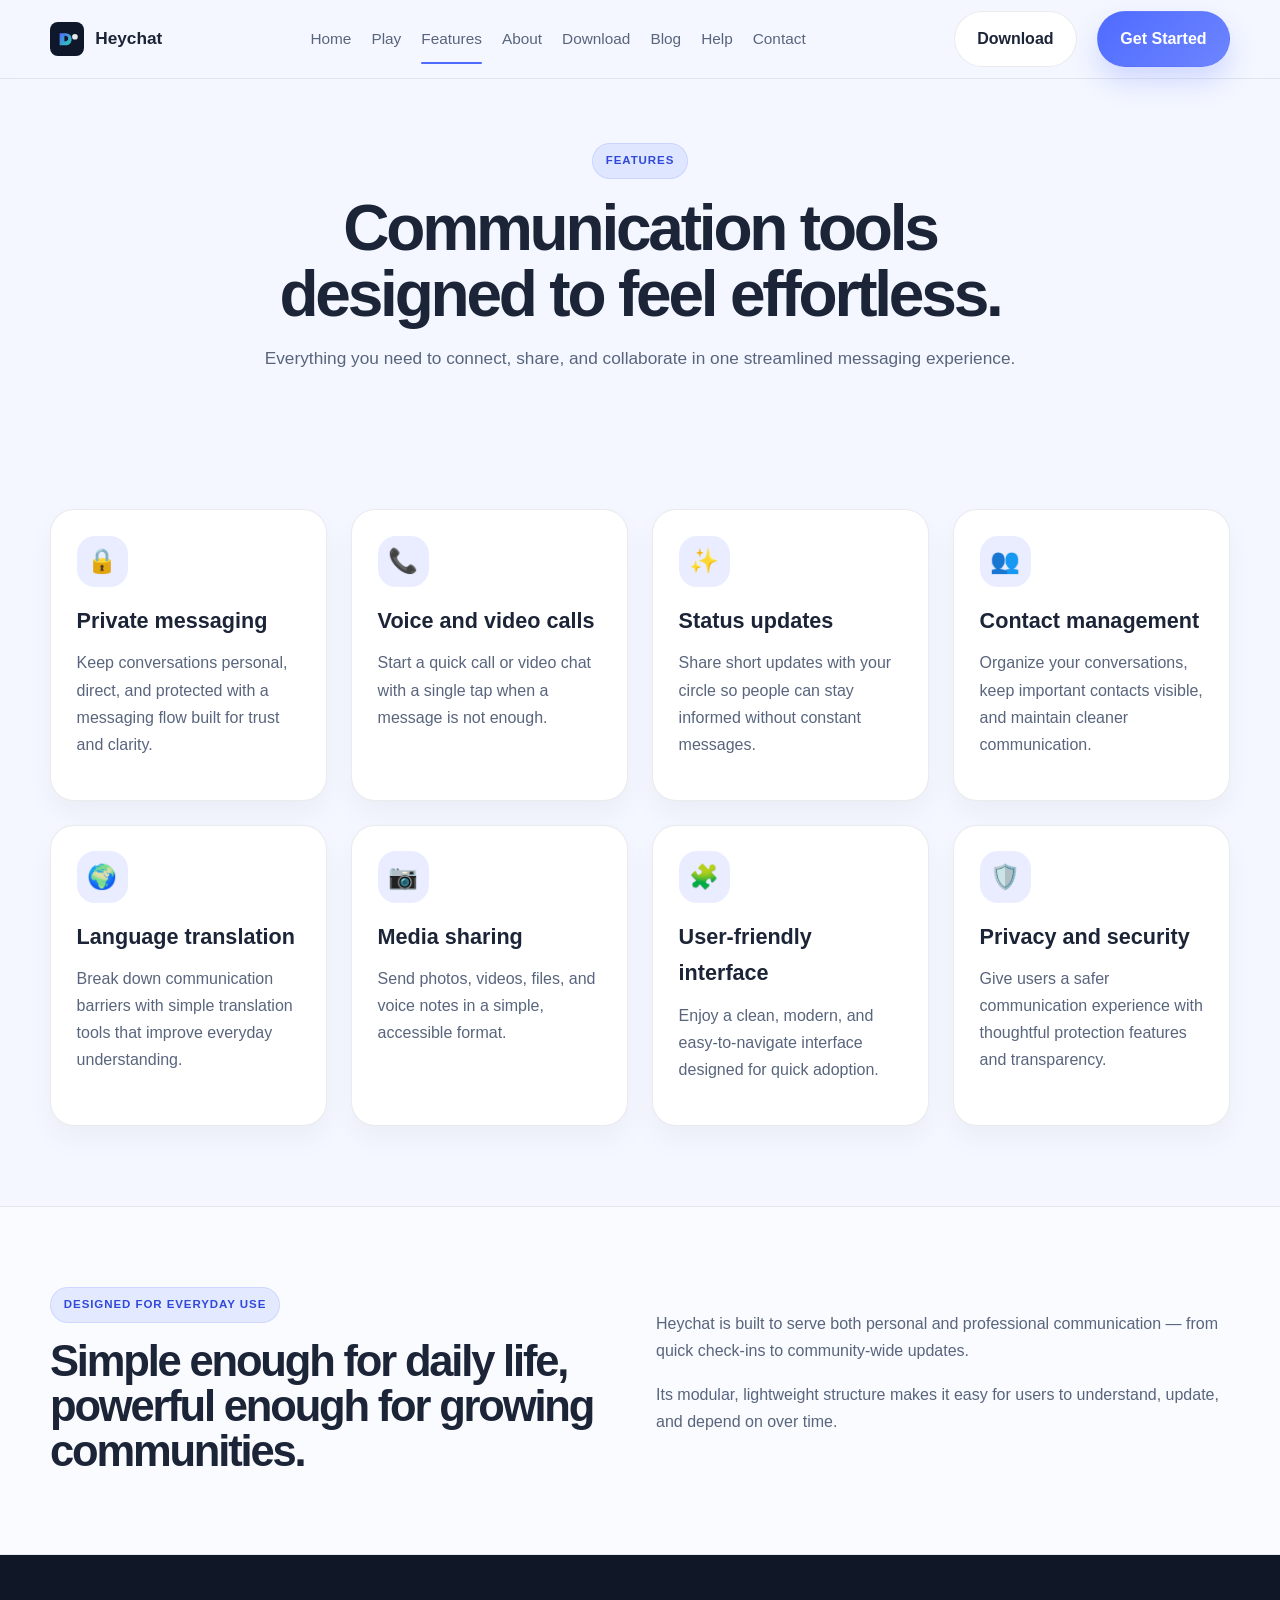
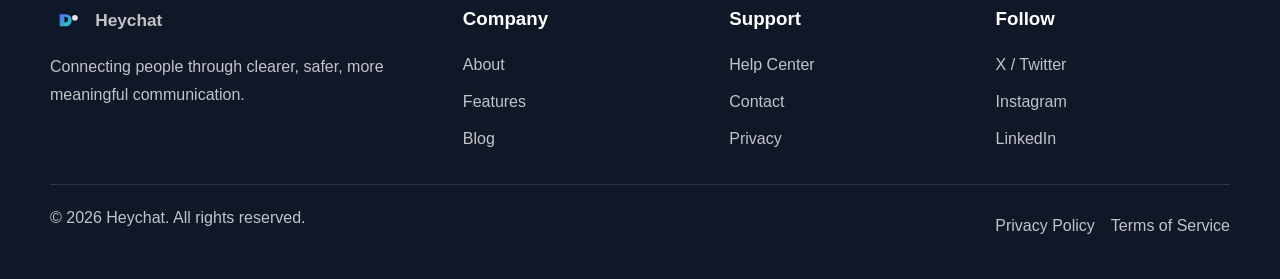
==== commit e5d5bb2a: "Fix mixed-up page files and restore the valid Play layout and stylesheet." ====
--- a/features.html
+++ b/features.html
@@ -3,13 +3,8 @@
   <head>
     <meta charset="UTF-8" />
     <meta name="viewport" content="width=device-width, initial-scale=1.0" />
-    <meta name="description" content="Heychat is a modern communication platform for private messaging, voice calls, community engagement, and secure digital connection." />
-    <meta name="theme-color" content="#4f6bff" />
-    <meta property="og:title" content="Heychat | Modern Communication for Everyday Connections" />
-    <meta property="og:description" content="Private messaging, status updates, voice calls, media sharing, and secure communication in one modern app." />
-    <meta property="og:type" content="website" />
-    <meta property="og:image" content="assets/hero-illustration.svg" />
-    <title>Heychat | Modern Communication for Everyday Connections</title>
+    <meta name="description" content="Explore Heychat features including private messaging, voice and video calls, status updates, media sharing, and secure communication tools." />
+    <title>Features | Heychat</title>
     <link rel="icon" type="image/svg+xml" href="assets/heychat-logo.svg" />
     <link rel="stylesheet" href="css/styles.css" />
   </head>
@@ -22,9 +17,9 @@
         </a>
 
         <nav class="main-nav" aria-label="Main navigation">
-          <a href="index.html" class="active">Home</a>
+          <a href="index.html">Home</a>
           <a href="play.html">Play</a>
-          <a href="features.html">Features</a>
+          <a href="features.html" class="active">Features</a>
           <a href="about.html">About</a>
           <a href="download.html">Download</a>
           <a href="blog.html">Blog</a>
@@ -55,102 +50,63 @@
     </header>
 
     <main>
-      <section class="hero">
-        <div class="container hero-grid">
-          <div class="hero-copy">
-            <span class="eyebrow">A better way to connect</span>
-            <h1>Modern messaging for people who value real connection.</h1>
-            <p>
-              Heychat helps people stay close through private messaging, voice calls,
-              updates, and seamless communication for work, family, and community.
-            </p>
-
-            <div class="hero-actions">
-              <a href="download.html" class="button button-primary">Download app</a>
-              <a href="play.html" class="button button-secondary">Explore Play</a>
-            </div>
-
-            <div class="hero-meta">
-              <div>
-                <strong>10k+</strong>
-                <span>Active communities</span>
-              </div>
-              <div>
-                <strong>4.9/5</strong>
-                <span>User rating</span>
-              </div>
-              <div>
-                <strong>99.9%</strong>
-                <span>Reliable uptime</span>
-              </div>
-            </div>
-          </div>
-
-          <div class="hero-visual">
-            <div class="phone-mockup">
-              <div class="phone-header">
-                <span class="status-dot red"></span>
-                <span class="status-dot yellow"></span>
-                <span class="status-dot green"></span>
-              </div>
-
-              <div class="chat-preview">
-                <div class="chat-bubble incoming">
-                  <strong>Sam</strong>
-                  <p>Hey! Are we still on for tonight?</p>
-                </div>
-                <div class="chat-bubble outgoing">
-                  <strong>You</strong>
-                  <p>Yes — sending the details now.</p>
-                </div>
-                <div class="chat-bubble incoming">
-                  <strong>Priya</strong>
-                  <p>Shared the files. Looking good.</p>
-                </div>
-                <div class="message-bar">
-                  <span>Type a message</span>
-                  <button>Send</button>
-                </div>
-              </div>
-            </div>
-          </div>
-        </div>
-      </section>
-
-      <section class="logo-section">
-        <div class="container logo-row" aria-label="Trusted by teams and communities">
-          <span>Northstar</span>
-          <span>Signal</span>
-          <span>Nova Labs</span>
-          <span>Bluebird</span>
-          <span>Canvas</span>
+      <section class="page-header">
+        <div class="container narrow">
+          <span class="eyebrow">Features</span>
+          <h1>Communication tools designed to feel effortless.</h1>
+          <p>Everything you need to connect, share, and collaborate in one streamlined messaging experience.</p>
         </div>
       </section>
 
       <section class="section">
         <div class="container">
-          <div class="section-heading">
-            <span class="eyebrow eyebrow-soft">Why Heychat</span>
-            <h2>Clear communication for the people who matter most.</h2>
-          </div>
-
-          <div class="feature-grid">
-            <article class="feature-card">
-              <div class="icon-wrap">💬</div>
+          <div class="feature-grid feature-grid-large">
+            <article class="feature-card feature-detail">
+              <div class="icon-wrap">🔒</div>
               <h3>Private messaging</h3>
-              <p>Keep your conversations personal, organized, and easy to follow.</p>
+              <p>Keep conversations personal, direct, and protected with a messaging flow built for trust and clarity.</p>
             </article>
 
-            <article class="feature-card">
-              <div class="icon-wrap">🎧</div>
-              <h3>Voice & video calls</h3>
-              <p>Speak face-to-face with friends, family, or teammates in real time.</p>
+            <article class="feature-card feature-detail">
+              <div class="icon-wrap">📞</div>
+              <h3>Voice and video calls</h3>
+              <p>Start a quick call or video chat with a single tap when a message is not enough.</p>
             </article>
 
-            <article class="feature-card">
-              <div class="icon-wrap">⚡</div>
-              <h3>Instant updates</h3>
-              <p>Share quick moments, status changes, and important updates in seconds.</p>
+            <article class="feature-card feature-detail">
+              <div class="icon-wrap">✨</div>
+              <h3>Status updates</h3>
+              <p>Share short updates with your circle so people can stay informed without constant messages.</p>
+            </article>
+
+            <article class="feature-card feature-detail">
+              <div class="icon-wrap">👥</div>
+              <h3>Contact management</h3>
+              <p>Organize your conversations, keep important contacts visible, and maintain cleaner communication.</p>
+            </article>
+
+            <article class="feature-card feature-detail">
+              <div class="icon-wrap">🌍</div>
+              <h3>Language translation</h3>
+              <p>Break down communication barriers with simple translation tools that improve everyday understanding.</p>
+            </article>
+
+            <article class="feature-card feature-detail">
+              <div class="icon-wrap">📷</div>
+              <h3>Media sharing</h3>
+              <p>Send photos, videos, files, and voice notes in a simple, accessible format.</p>
+            </article>
+
+            <article class="feature-card feature-detail">
+              <div class="icon-wrap">🧩</div>
+              <h3>User-friendly interface</h3>
+              <p>Enjoy a clean, modern, and easy-to-navigate interface designed for quick adoption.</p>
+            </article>
+
+            <article class="feature-card feature-detail">
+              <div class="icon-wrap">🛡️</div>
+              <h3>Privacy and security</h3>
+              <p>Give users a safer communication experience with thoughtful protection features and transparency.</p>
             </article>
           </div>
         </div>
@@ -159,55 +115,12 @@
       <section class="section section-alt">
         <div class="container split-layout">
           <div>
-            <span class="eyebrow">Built around everyday conversations</span>
-            <h2>Everything you need to communicate with clarity.</h2>
-            <p>
-              Heychat is designed to make communication simple, human, and secure.
-              Whether you're messaging a friend, coordinating with a team, or building a community,
-              the experience stays fast, clear, and intuitive.
-            </p>
+            <span class="eyebrow">Designed for everyday use</span>
+            <h2>Simple enough for daily life, powerful enough for growing communities.</h2>
           </div>
-
-          <div class="benefit-list">
-            <div class="benefit-item">
-              <strong>01</strong>
-              <div>
-                <h3>Organized chats</h3>
-                <p>Keep conversations grouped by purpose and context.</p>
-              </div>
-            </div>
-            <div class="benefit-item">
-              <strong>02</strong>
-              <div>
-                <h3>Secure by default</h3>
-                <p>Built with privacy and safety in mind for daily communication.</p>
-              </div>
-            </div>
-            <div class="benefit-item">
-              <strong>03</strong>
-              <div>
-                <h3>Simple user experience</h3>
-                <p>Designed to feel natural from the very first message.</p>
-              </div>
-            </div>
-          </div>
-        </div>
-      </section>
-
-      <section class="section">
-        <div class="container">
-          <div class="section-heading centered">
-            <span class="eyebrow eyebrow-soft">Download Heychat</span>
-            <h2>Stay connected wherever you are.</h2>
-          </div>
-
-          <div class="download-callout">
-            <p>Meet friends, communities, and work teams using a modern app experience designed for everyday use.</p>
-            <div class="store-buttons">
-              <a href="#" class="store-button" aria-label="Download on Google Play placeholder">Google Play</a>
-              <a href="#" class="store-button" aria-label="Download on Apple App Store placeholder">App Store</a>
-              <a href="#" class="store-button" aria-label="Download desktop version placeholder">Desktop</a>
-            </div>
+          <div class="stacked-copy">
+            <p>Heychat is built to serve both personal and professional communication — from quick check-ins to community-wide updates.</p>
+            <p>Its modular, lightweight structure makes it easy for users to understand, update, and depend on over time.</p>
           </div>
         </div>
       </section>
@@ -263,3 +176,4 @@
     <script src="js/main.js"></script>
   </body>
 </html>
+
--- a/css/styles.css
+++ b/css/styles.css
@@ -1,314 +1,928 @@
-<!DOCTYPE html>
-<html lang="en">
-  <head>
-    <meta charset="UTF-8" />
-    <meta name="viewport" content="width=device-width, initial-scale=1.0" />
-    <meta name="description" content="Explore the Heychat Play lounge — a future game destination with challenges, rewards, and community competitions." />
-    <title>Play | Heychat</title>
-    <link rel="icon" type="image/svg+xml" href="assets/heychat-logo.svg" />
-    <link rel="stylesheet" href="css/styles.css" />
-  </head>
-  <body>
-    <header class="site-header">
-      <div class="container nav-wrap">
-        <a class="brand" href="index.html" aria-label="Heychat home">
-          <img src="assets/heychat-logo.svg" alt="Heychat logo" class="brand-logo" />
-          <span>Heychat</span>
-        </a>
-
-        <nav class="main-nav" aria-label="Main navigation">
-          <a href="index.html">Home</a>
-          <a href="play.html" class="active">Play</a>
-          <a href="features.html">Features</a>
-          <a href="about.html">About</a>
-          <a href="download.html">Download</a>
-          <a href="blog.html">Blog</a>
-          <a href="help.html">Help</a>
-          <a href="contact.html">Contact</a>
-        </nav>
-
-        <div class="nav-actions">
-          <a href="download.html" class="button button-secondary">Download</a>
-          <a href="contact.html" class="button button-primary">Get Started</a>
-        </div>
-
-        <button class="mobile-menu-toggle" aria-expanded="false" aria-label="Open menu">
-          <span></span><span></span><span></span>
-        </button>
-      </div>
-
-      <div class="mobile-menu">
-        <a href="index.html">Home</a>
-        <a href="play.html">Play</a>
-        <a href="features.html">Features</a>
-        <a href="about.html">About</a>
-        <a href="download.html">Download</a>
-        <a href="blog.html">Blog</a>
-        <a href="help.html">Help</a>
-        <a href="contact.html">Contact</a>
-      </div>
-    </header>
-
-    <main>
-      <section class="page-header">
-        <div class="container narrow">
-          <span class="eyebrow">Play</span>
-          <h1>Games, challenges, and rewards built for the next era of Heychat.</h1>
-          <p>
-            A future-ready game lounge where users can jump into quick challenges,
-            unlock rewards, and join friendly competition with a playful twist.
-          </p>
-        </div>
-      </section>
-
-      <section class="section">
-        <div class="container play-hero">
-          <div class="play-intro">
-            <span class="eyebrow eyebrow-soft">Coming soon</span>
-            <h2>Turn everyday engagement into a rewarding game experience.</h2>
-            <p>
-              This Play page is designed to welcome future game modes, challenge pools,
-              and reward systems while keeping the layout polished, modern, and ready for launch.
-            </p>
-
-            <div class="hero-actions">
-              <a href="#game-zones" class="button button-primary">Browse game zones</a>
-              <a href="features.html" class="button button-secondary">Explore features</a>
-            </div>
-
-            <div class="play-stats">
-              <div>
-                <strong>12k+</strong>
-                <span>Players queued</span>
-              </div>
-              <div>
-                <strong>4.9/5</strong>
-                <span>User love</span>
-              </div>
-              <div>
-                <strong>Daily</strong>
-                <span>Reward drops</span>
-              </div>
-            </div>
-          </div>
-
-          <div class="play-promo" aria-label="Game rewards preview">
-            <div class="promo-badge">LIVE</div>
-            <div class="promo-card promo-card-main">
-              <div class="promo-topline">
-                <span class="mini-pill">Season 05</span>
-                <span class="small-text">+240 XP</span>
-              </div>
-              <h3>Weekly challenge vault</h3>
-              <div class="reward-meter">
-                <span style="width: 68%"></span>
-              </div>
-              <div class="promo-meta">
-                <span>68% unlocked</span>
-                <strong>4,800 coins</strong>
-              </div>
-            </div>
-
-            <div class="promo-stack">
-              <div class="mini-panel">
-                <span>🎯</span>
-                <div>
-                  <strong>Daily missions</strong>
-                  <small>3 reward tracks</small>
-                </div>
-              </div>
-              <div class="mini-panel">
-                <span>🏆</span>
-                <div>
-                  <strong>Leaderboards</strong>
-                  <small>Live ranking</small>
-                </div>
-              </div>
-            </div>
-          </div>
-        </div>
-      </section>
-
-      <section class="section section-alt" id="game-zones">
-        <div class="container">
-          <div class="section-heading centered">
-            <span class="eyebrow eyebrow-soft">Game zones</span>
-            <h2>Choose your playful lane.</h2>
-          </div>
-
-          <div class="feature-grid feature-grid-large">
-            <article class="game-card">
-              <div class="game-thumb thumb-arcade"><span>🎮</span></div>
-              <div class="game-copy">
-                <span class="mini-pill">Arcade</span>
-                <h3>Quick-play arcade</h3>
-                <p>Fast rounds, instant wins, and a smooth drop-in experience for casual players.</p>
-              </div>
-            </article>
-
-            <article class="game-card">
-              <div class="game-thumb thumb-skill"><span>🧠</span></div>
-              <div class="game-copy">
-                <span class="mini-pill">Skill</span>
-                <h3>Brain challenge</h3>
-                <p>Designed for logic, speed, and precision-based play with competitive score tracking.</p>
-              </div>
-            </article>
-
-            <article class="game-card">
-              <div class="game-thumb thumb-trivia"><span>❓</span></div>
-              <div class="game-copy">
-                <span class="mini-pill">Trivia</span>
-                <h3>Daily knowledge</h3>
-                <p>Short question rounds, streak bonuses, and themed quizzes for regular users.</p>
-              </div>
-            </article>
-
-            <article class="game-card">
-              <div class="game-thumb thumb-casual"><span>✨</span></div>
-              <div class="game-copy">
-                <span class="mini-pill">Casual</span>
-                <h3>Relaxed sessions</h3>
-                <p>Low-pressure game rooms where players can unwind while still earning progress.</p>
-              </div>
-            </article>
-          </div>
-        </div>
-      </section>
-
-      <section class="section">
-        <div class="container">
-          <div class="section-heading">
-            <span class="eyebrow">Rewards</span>
-            <h2>Simple progression, meaningful payouts.</h2>
-          </div>
-
-          <div class="reward-grid">
-            <div class="reward-step">
-              <span class="step-number">01</span>
-              <h3>Play and complete missions</h3>
-              <p>Users earn points on quick session completions, streaks, and challenge milestones.</p>
-            </div>
-            <div class="reward-step">
-              <span class="step-number">02</span>
-              <h3>Level up their profile</h3>
-              <p>Progression unlocks badges, boosts, and seasonal access to new challenge rooms.</p>
-            </div>
-            <div class="reward-step">
-              <span class="step-number">03</span>
-              <h3>Cash out or redeem rewards</h3>
-              <p>Built for future monetization, loyalty perks, and payout flows after launch.</p>
-            </div>
-          </div>
-        </div>
-      </section>
-
-      <section class="section section-alt">
-        <div class="container split-layout">
-          <div>
-            <span class="eyebrow">Leaderboard</span>
-            <h2>Friendly competition keeps momentum high.</h2>
-            <p>
-              The layout is ready for live rankings, seasonal contests, and community bragging rights.
-              It keeps the experience competitive without sacrificing a clean, premium feel.
-            </p>
-          </div>
-
-          <div class="leaderboard" aria-label="Top players leaderboard">
-            <div class="leaderboard-row leaderboard-head">
-              <span>Rank</span>
-              <span>Player</span>
-              <span>Coins</span>
-            </div>
-            <div class="leaderboard-row">
-              <span>#01</span>
-              <span>Nova</span>
-              <span>24,800</span>
-            </div>
-            <div class="leaderboard-row">
-              <span>#02</span>
-              <span>Fenix</span>
-              <span>22,650</span>
-            </div>
-            <div class="leaderboard-row">
-              <span>#03</span>
-              <span>Zee</span>
-              <span>19,430</span>
-            </div>
-            <div class="leaderboard-row">
-              <span>#04</span>
-              <span>Kai</span>
-              <span>17,260</span>
-            </div>
-          </div>
-        </div>
-      </section>
-
-      <section class="section">
-        <div class="container">
-          <div class="play-cta">
-            <span class="eyebrow">Launch-ready design</span>
-            <h2>Built for future games, rewards, and community growth.</h2>
-            <p>
-              This page is intentionally designed as a premium placeholder so the team can plug in
-              whichever game types they want later without reworking the core layout.
-            </p>
-            <div class="hero-actions">
-              <a href="contact.html" class="button button-primary">Talk to us</a>
-              <a href="features.html" class="button button-secondary">Review product features</a>
-            </div>
-          </div>
-        </div>
-      </section>
-    </main>
-
-    <footer class="site-footer">
-      <div class="container footer-grid">
-        <div>
-          <a class="brand footer-brand" href="index.html">
-            <img src="assets/heychat-logo.svg" alt="Heychat logo" class="brand-logo" />
-            <span>Heychat</span>
-          </a>
-          <p>Connecting people through clearer, safer, more meaningful communication.</p>
-        </div>
-
-        <div>
-          <h3>Company</h3>
-          <ul>
-            <li><a href="about.html">About</a></li>
-            <li><a href="features.html">Features</a></li>
-            <li><a href="blog.html">Blog</a></li>
-          </ul>
-        </div>
-
-        <div>
-          <h3>Support</h3>
-          <ul>
-            <li><a href="help.html">Help Center</a></li>
-            <li><a href="contact.html">Contact</a></li>
-            <li><a href="privacy.html">Privacy</a></li>
-          </ul>
-        </div>
-
-        <div>
-          <h3>Follow</h3>
-          <ul>
-            <li><a href="#">X / Twitter</a></li>
-            <li><a href="#">Instagram</a></li>
-            <li><a href="#">LinkedIn</a></li>
-          </ul>
-        </div>
-      </div>
-
-      <div class="container footer-bottom">
-        <p>© 2026 Heychat. All rights reserved.</p>
-        <div>
-          <a href="privacy.html">Privacy Policy</a>
-          <a href="terms.html">Terms of Service</a>
-        </div>
-      </div>
-    </footer>
-
-    <script src="js/main.js"></script>
-  </body>
-</html>
+* {
+  box-sizing: border-box;
+}
+
+:root {
+  --bg: #f4f7ff;
+  --bg-soft: #edf3ff;
+  --panel: #ffffff;
+  --panel-alt: #f7f9ff;
+  --text: #1c2437;
+  --muted: #59657d;
+  --line: rgba(28, 36, 55, 0.09);
+  --primary: #4f6bff;
+  --primary-dark: #3049d8;
+  --primary-soft: rgba(79, 107, 255, 0.12);
+  --secondary: #2ad3b0;
+  --secondary-soft: rgba(42, 211, 176, 0.12);
+  --shadow: 0 24px 60px rgba(19, 30, 64, 0.08);
+  --radius: 24px;
+}
+
+html {
+  scroll-behavior: smooth;
+}
+
+body {
+  margin: 0;
+  background: var(--bg);
+  color: var(--text);
+  font-family: "Segoe UI", Arial, sans-serif;
+  line-height: 1.7;
+}
+
+img {
+  max-width: 100%;
+  display: block;
+}
+
+a {
+  color: inherit;
+  text-decoration: none;
+}
+
+button,
+input,
+textarea {
+  font: inherit;
+}
+
+ul {
+  list-style: none;
+  padding: 0;
+  margin: 0;
+}
+
+p {
+  margin: 0 0 1rem;
+}
+
+.container {
+  width: min(1180px, calc(100% - 2rem));
+  margin: 0 auto;
+}
+
+.site-header {
+  position: sticky;
+  top: 0;
+  z-index: 30;
+  background: rgba(244, 247, 255, 0.9);
+  backdrop-filter: blur(10px);
+  border-bottom: 1px solid var(--line);
+}
+
+.nav-wrap {
+  display: flex;
+  align-items: center;
+  justify-content: space-between;
+  min-height: 78px;
+  gap: 1rem;
+}
+
+.brand {
+  display: inline-flex;
+  align-items: center;
+  gap: 0.7rem;
+  font-weight: 700;
+  font-size: 1.08rem;
+}
+
+.brand-logo {
+  width: 34px;
+  height: 34px;
+  display: inline-block;
+}
+
+.main-nav,
+.nav-actions {
+  display: flex;
+  align-items: center;
+  gap: 1.25rem;
+}
+
+.main-nav {
+  color: var(--muted);
+  font-size: 0.96rem;
+}
+
+.main-nav a {
+  position: relative;
+  padding: 0.4rem 0;
+}
+
+.main-nav a.active::after,
+.main-nav a:hover::after {
+  content: "";
+  position: absolute;
+  left: 0;
+  bottom: -6px;
+  width: 100%;
+  height: 2px;
+  background: var(--primary);
+  border-radius: 999px;
+}
+
+.button {
+  display: inline-flex;
+  align-items: center;
+  justify-content: center;
+  border-radius: 999px;
+  border: 1px solid transparent;
+  padding: 0.85rem 1.4rem;
+  font-weight: 700;
+  transition: transform 0.2s ease, box-shadow 0.2s ease;
+}
+
+.button:hover,
+.button:focus-visible {
+  transform: translateY(-1px);
+}
+
+.button-primary {
+  background: linear-gradient(135deg, var(--primary) 0%, #6d85ff 100%);
+  color: white;
+  box-shadow: 0 14px 28px rgba(79, 107, 255, 0.22);
+}
+
+.button-secondary {
+  background: white;
+  border-color: var(--line);
+  color: var(--text);
+}
+
+.mobile-menu-toggle {
+  display: none;
+  width: 44px;
+  height: 44px;
+  border-radius: 12px;
+  border: 1px solid var(--line);
+  background: white;
+  cursor: pointer;
+}
+
+.mobile-menu-toggle span {
+  display: block;
+  width: 18px;
+  height: 2px;
+  background: var(--text);
+  margin: 4px auto;
+  border-radius: 999px;
+}
+
+.mobile-menu {
+  display: none;
+  padding: 0 1rem 1rem;
+  background: rgba(255, 255, 255, 0.95);
+  border-top: 1px solid var(--line);
+}
+
+.mobile-menu a {
+  display: block;
+  padding: 0.75rem 0;
+  color: var(--muted);
+  border-bottom: 1px solid var(--line);
+}
+
+.hero {
+  padding: 4.5rem 0 3.5rem;
+}
+
+.hero-grid {
+  display: grid;
+  grid-template-columns: 1.05fr 0.95fr;
+  align-items: center;
+  gap: 2.5rem;
+}
+
+.hero-copy h1,
+.page-header h1,
+.section-heading h2,
+.split-layout h2,
+.narrow h1 {
+  margin: 0;
+  letter-spacing: -0.05em;
+  line-height: 1.04;
+}
+
+.hero-copy h1 {
+  font-size: clamp(3rem, 5vw, 5rem);
+}
+
+.hero-copy p,
+.page-header p,
+.split-layout p,
+.stacked-copy p,
+.policy-card p,
+.article-content p,
+.contact-info p,
+.support-card p,
+.benefit-item p,
+.feature-card p,
+.blog-copy p {
+  color: var(--muted);
+}
+
+.hero-copy p {
+  margin-top: 1.2rem;
+  font-size: 1.14rem;
+  max-width: 620px;
+}
+
+.hero-actions {
+  display: flex;
+  gap: 1rem;
+  margin-top: 2rem;
+  flex-wrap: wrap;
+}
+
+.hero-meta {
+  display: flex;
+  flex-wrap: wrap;
+  gap: 2rem;
+  margin-top: 2rem;
+}
+
+.hero-meta div {
+  display: flex;
+  flex-direction: column;
+  gap: 0.2rem;
+}
+
+.hero-meta strong {
+  font-size: 1.5rem;
+}
+
+.hero-meta span {
+  color: var(--muted);
+  font-size: 0.9rem;
+}
+
+.eyebrow {
+  display: inline-block;
+  padding: 0.45rem 0.8rem;
+  border-radius: 999px;
+  background: var(--primary-soft);
+  color: var(--primary-dark);
+  border: 1px solid rgba(79, 107, 255, 0.14);
+  font-size: 0.72rem;
+  font-weight: 700;
+  letter-spacing: 0.08em;
+  text-transform: uppercase;
+}
+
+.eyebrow-soft {
+  background: var(--secondary-soft);
+  color: #116b59;
+  border-color: rgba(42, 211, 176, 0.2);
+}
+
+.hero-visual {
+  display: flex;
+  justify-content: center;
+  align-items: center;
+}
+
+.phone-mockup {
+  width: min(100%, 540px);
+  background: linear-gradient(180deg, #0d1425 0%, #101b30 100%);
+  border: 1px solid rgba(255, 255, 255, 0.08);
+  border-radius: 32px;
+  padding: 1rem;
+  box-shadow: var(--shadow);
+}
+
+.phone-header {
+  display: flex;
+  gap: 0.45rem;
+  padding-bottom: 0.8rem;
+}
+
+.status-dot {
+  width: 0.78rem;
+  height: 0.78rem;
+  display: inline-block;
+  border-radius: 50%;
+}
+
+.status-dot.red { background: #ff6b6b; }
+.status-dot.yellow { background: #f7bf4a; }
+.status-dot.green { background: #5bd7a0; }
+
+.chat-preview {
+  background: rgba(255, 255, 255, 0.04);
+  border-radius: 22px;
+  padding: 1rem;
+}
+
+.chat-bubble {
+  max-width: 82%;
+  padding: 0.9rem 1rem;
+  border-radius: 18px;
+  margin-bottom: 1rem;
+  border: 1px solid rgba(255, 255, 255, 0.08);
+}
+
+.chat-bubble strong {
+  display: block;
+  margin-bottom: 0.2rem;
+  font-size: 0.72rem;
+  letter-spacing: 0.08em;
+  text-transform: uppercase;
+  opacity: 0.8;
+}
+
+.chat-bubble.incoming {
+  background: rgba(255, 255, 255, 0.04);
+  color: #edf2ff;
+}
+
+.chat-bubble.outgoing {
+  margin-left: auto;
+  background: linear-gradient(135deg, var(--primary) 0%, #6d85ff 100%);
+  color: white;
+}
+
+.chat-bubble p {
+  margin: 0;
+}
+
+.message-bar {
+  display: flex;
+  align-items: center;
+  justify-content: space-between;
+  background: rgba(255, 255, 255, 0.04);
+  border: 1px solid rgba(255, 255, 255, 0.08);
+  border-radius: 12px;
+  padding: 0.8rem 0.9rem;
+  color: rgba(255, 255, 255, 0.66);
+}
+
+.message-bar button {
+  border: none;
+  background: linear-gradient(135deg, var(--primary) 0%, var(--secondary) 100%);
+  color: white;
+  border-radius: 10px;
+  padding: 0.65rem 0.9rem;
+  font-weight: 700;
+}
+
+.logo-section {
+  padding: 0 0 1.5rem;
+}
+
+.logo-row {
+  display: grid;
+  grid-template-columns: repeat(5, minmax(0, 1fr));
+  gap: 1rem;
+  text-align: center;
+  color: rgba(28, 36, 55, 0.5);
+  letter-spacing: 0.08em;
+  text-transform: uppercase;
+  font-weight: 700;
+}
+
+.section {
+  padding: 5rem 0;
+}
+
+.section-alt {
+  background: rgba(255, 255, 255, 0.45);
+  border-top: 1px solid var(--line);
+  border-bottom: 1px solid var(--line);
+}
+
+.section-heading {
+  margin-bottom: 2rem;
+}
+
+.section-heading h2 {
+  margin-top: 1rem;
+  font-size: clamp(2rem, 4vw, 3rem);
+}
+
+.centered {
+  text-align: center;
+}
+
+.feature-grid {
+  display: grid;
+  grid-template-columns: repeat(3, minmax(0, 1fr));
+  gap: 1.5rem;
+}
+
+.feature-grid-large {
+  grid-template-columns: repeat(4, minmax(0, 1fr));
+}
+
+.feature-card {
+  background: var(--panel);
+  border: 1px solid var(--line);
+  border-radius: var(--radius);
+  padding: 1.6rem;
+  box-shadow: 0 14px 28px rgba(18, 29, 50, 0.04);
+}
+
+.feature-detail {
+  min-height: 240px;
+}
+
+.icon-wrap {
+  display: inline-grid;
+  place-items: center;
+  width: 3.2rem;
+  height: 3.2rem;
+  border-radius: 18px;
+  background: var(--primary-soft);
+  font-size: 1.5rem;
+}
+
+.feature-card h3 {
+  margin: 1rem 0 0.6rem;
+  font-size: 1.35rem;
+}
+
+.split-layout {
+  display: grid;
+  grid-template-columns: 1fr 1fr;
+  align-items: center;
+  gap: 2rem;
+}
+
+.split-layout h2 {
+  font-size: clamp(2rem, 3.4vw, 3rem);
+  margin-top: 1rem;
+}
+
+.benefit-list {
+  display: grid;
+  gap: 1rem;
+}
+
+.benefit-item {
+  display: flex;
+  gap: 1rem;
+  padding: 1.2rem;
+  background: rgba(255, 255, 255, 0.72);
+  border: 1px solid var(--line);
+  border-radius: 20px;
+}
+
+.benefit-item strong {
+  font-size: 1.6rem;
+  color: var(--primary);
+}
+
+.benefit-item h3 {
+  margin: 0 0 0.3rem;
+}
+
+.download-callout {
+  background: linear-gradient(135deg, rgba(79, 107, 255, 0.09), rgba(42, 211, 176, 0.08));
+  border: 1px solid var(--line);
+  border-radius: 28px;
+  padding: 2rem;
+  text-align: center;
+}
+
+.store-buttons {
+  display: flex;
+  gap: 1rem;
+  justify-content: center;
+  flex-wrap: wrap;
+  margin-top: 1rem;
+}
+
+.store-button {
+  display: inline-flex;
+  align-items: center;
+  justify-content: center;
+  padding: 0.9rem 1.4rem;
+  border-radius: 999px;
+  background: var(--panel);
+  border: 1px solid var(--line);
+  font-weight: 700;
+}
+
+.page-header {
+  padding: 4rem 0 2.5rem;
+  text-align: center;
+}
+
+.narrow {
+  max-width: 760px;
+}
+
+.page-header h1 {
+  font-size: clamp(2.5rem, 5vw, 4rem);
+  margin-top: 1rem;
+}
+
+.page-header p {
+  margin-top: 1rem;
+  font-size: 1.08rem;
+  color: var(--muted);
+}
+
+.play-hero {
+  display: grid;
+  grid-template-columns: 1.05fr 0.95fr;
+  gap: 2rem;
+  align-items: center;
+}
+
+.play-intro h2 {
+  margin: 1rem 0 0.8rem;
+  font-size: clamp(2.2rem, 4vw, 3.5rem);
+  line-height: 1.08;
+  letter-spacing: -0.05em;
+}
+
+.play-intro p {
+  max-width: 620px;
+  color: var(--muted);
+  font-size: 1.05rem;
+}
+
+.play-stats {
+  display: flex;
+  flex-wrap: wrap;
+  gap: 1.5rem;
+  margin-top: 2rem;
+}
+
+.play-stats div {
+  display: flex;
+  flex-direction: column;
+  gap: 0.25rem;
+  min-width: 120px;
+}
+
+.play-stats strong {
+  font-size: 1.6rem;
+  letter-spacing: -0.04em;
+}
+
+.play-stats span {
+  color: var(--muted);
+  font-size: 0.9rem;
+}
+
+.play-promo {
+  position: relative;
+  display: grid;
+  gap: 1rem;
+  padding: 1.2rem;
+  border-radius: 32px;
+  border: 1px solid var(--line);
+  background: linear-gradient(135deg, rgba(79, 107, 255, 0.12), rgba(42, 211, 176, 0.09));
+  box-shadow: 0 24px 60px rgba(17, 31, 57, 0.08);
+}
+
+.promo-badge {
+  position: absolute;
+  top: 1rem;
+  right: 1rem;
+  padding: 0.45rem 0.7rem;
+  border-radius: 999px;
+  background: rgba(255, 113, 113, 0.1);
+  border: 1px solid rgba(255, 113, 113, 0.2);
+  color: #d93f4d;
+  font-size: 0.72rem;
+  font-weight: 800;
+  letter-spacing: 0.08em;
+}
+
+.promo-card-main {
+  background: linear-gradient(180deg, rgba(21, 34, 58, 0.96), rgba(12, 19, 32, 0.96));
+  border: 1px solid rgba(255, 255, 255, 0.08);
+  border-radius: 24px;
+  padding: 1.4rem;
+  color: white;
+}
+
+.promo-topline,
+.promo-meta {
+  display: flex;
+  align-items: center;
+  justify-content: space-between;
+  gap: 1rem;
+}
+
+.promo-card-main h3 {
+  margin: 1rem 0 0.9rem;
+  font-size: clamp(1.5rem, 2vw, 2.1rem);
+}
+
+.reward-meter {
+  width: 100%;
+  height: 12px;
+  border-radius: 999px;
+  overflow: hidden;
+  background: rgba(255, 255, 255, 0.08);
+  margin-bottom: 0.9rem;
+}
+
+.reward-meter span {
+  display: block;
+  height: 100%;
+  border-radius: inherit;
+  background: linear-gradient(135deg, var(--primary), var(--secondary));
+}
+
+.small-text {
+  color: rgba(255, 255, 255, 0.72);
+  font-size: 0.82rem;
+}
+
+.promo-meta {
+  font-size: 0.9rem;
+  color: rgba(255, 255, 255, 0.7);
+}
+
+.promo-meta strong {
+  color: white;
+  font-size: 1rem;
+}
+
+.promo-stack {
+  display: grid;
+  gap: 0.8rem;
+}
+
+.mini-panel {
+  display: flex;
+  align-items: center;
+  gap: 0.9rem;
+  padding: 1rem 1.1rem;
+  border-radius: 18px;
+  background: rgba(255, 255, 255, 0.82);
+  border: 1px solid var(--line);
+}
+
+.mini-panel span {
+  display: inline-grid;
+  place-items: center;
+  width: 3rem;
+  height: 3rem;
+  border-radius: 16px;
+  background: var(--primary-soft);
+  font-size: 1.5rem;
+}
+
+.mini-panel div {
+  display: grid;
+  gap: 0.15rem;
+}
+
+.mini-panel strong {
+  font-size: 1rem;
+}
+
+.mini-panel small {
+  color: var(--muted);
+}
+
+.mini-pill {
+  display: inline-flex;
+  align-items: center;
+  justify-content: center;
+  padding: 0.45rem 0.75rem;
+  border-radius: 999px;
+  background: rgba(79, 107, 255, 0.12);
+  color: var(--primary-dark);
+  border: 1px solid rgba(79, 107, 255, 0.15);
+  font-size: 0.72rem;
+  font-weight: 700;
+  letter-spacing: 0.05em;
+  text-transform: uppercase;
+}
+
+.game-card {
+  background: var(--panel);
+  border: 1px solid var(--line);
+  border-radius: 26px;
+  overflow: hidden;
+  box-shadow: 0 18px 32px rgba(17, 31, 57, 0.04);
+}
+
+.game-thumb {
+  min-height: 160px;
+  display: grid;
+  place-items: center;
+  font-size: 3rem;
+  color: white;
+}
+
+.thumb-arcade {
+  background: linear-gradient(135deg, rgba(79, 107, 255, 0.9), rgba(120, 139, 255, 0.8));
+}
+
+.thumb-skill {
+  background: linear-gradient(135deg, rgba(56, 173, 120, 0.9), rgba(42, 211, 176, 0.8));
+}
+
+.thumb-trivia {
+  background: linear-gradient(135deg, rgba(239, 127, 78, 0.9), rgba(255, 180, 99, 0.8));
+}
+
+.thumb-casual {
+  background: linear-gradient(135deg, rgba(132, 94, 247, 0.9), rgba(108, 141, 255, 0.8));
+}
+
+.game-copy {
+  padding: 1.3rem 1.2rem 1.5rem;
+}
+
+.game-copy h3 {
+  margin: 0.85rem 0 0.5rem;
+  font-size: 1.45rem;
+}
+
+.game-copy p {
+  margin: 0;
+  color: var(--muted);
+}
+
+.reward-grid {
+  display: grid;
+  grid-template-columns: repeat(3, minmax(0, 1fr));
+  gap: 1.5rem;
+}
+
+.reward-step {
+  background: var(--panel);
+  border: 1px solid var(--line);
+  border-radius: 24px;
+  padding: 1.6rem;
+  box-shadow: 0 18px 30px rgba(17, 31, 57, 0.04);
+}
+
+.step-number {
+  display: inline-grid;
+  place-items: center;
+  width: 3rem;
+  height: 3rem;
+  border-radius: 14px;
+  background: var(--primary-soft);
+  color: var(--primary-dark);
+  font-weight: 800;
+  margin-bottom: 1rem;
+}
+
+.reward-step h3 {
+  margin: 0 0 0.6rem;
+  font-size: 1.3rem;
+}
+
+.reward-step p {
+  margin: 0;
+  color: var(--muted);
+}
+
+.leaderboard {
+  background: var(--panel);
+  border: 1px solid var(--line);
+  border-radius: 24px;
+  overflow: hidden;
+  box-shadow: 0 18px 30px rgba(17, 31, 57, 0.04);
+}
+
+.leaderboard-row {
+  display: grid;
+  grid-template-columns: 80px 1fr 120px;
+  gap: 1rem;
+  padding: 1rem 1.2rem;
+  border-bottom: 1px solid var(--line);
+  align-items: center;
+}
+
+.leaderboard-row:last-child {
+  border-bottom: none;
+}
+
+.leaderboard-head {
+  background: rgba(79, 107, 255, 0.05);
+  color: var(--primary-dark);
+  font-weight: 700;
+}
+
+.play-cta {
+  padding: 2.2rem;
+  text-align: center;
+  border-radius: 32px;
+  border: 1px solid var(--line);
+  background: linear-gradient(135deg, rgba(79, 107, 255, 0.09), rgba(42, 211, 176, 0.08));
+}
+
+.play-cta h2 {
+  margin: 1rem 0 0.8rem;
+  font-size: clamp(2rem, 4vw, 3rem);
+  letter-spacing: -0.05em;
+}
+
+.play-cta p {
+  max-width: 760px;
+  margin: 0 auto;
+  color: var(--muted);
+}
+
+.site-footer {
+  background: #101827;
+  color: white;
+  padding-top: 3rem;
+}
+
+.footer-grid {
+  display: grid;
+  grid-template-columns: 1.3fr 0.8fr 0.8fr 0.8fr;
+  gap: 2rem;
+}
+
+.footer-brand {
+  margin-bottom: 1rem;
+}
+
+.site-footer p,
+.site-footer li,
+.site-footer a {
+  color: rgba(255, 255, 255, 0.74);
+}
+
+.site-footer h3 {
+  color: white;
+  margin: 0 0 1rem;
+}
+
+.site-footer ul {
+  display: grid;
+  gap: 0.6rem;
+}
+
+.footer-bottom {
+  display: flex;
+  align-items: center;
+  justify-content: space-between;
+  border-top: 1px solid rgba(255, 255, 255, 0.12);
+  padding: 1.2rem 0 2rem;
+  margin-top: 2rem;
+  gap: 1rem;
+  color: rgba(255, 255, 255, 0.74);
+}
+
+.footer-bottom div {
+  display: flex;
+  gap: 1rem;
+  flex-wrap: wrap;
+}
+
+@media (max-width: 940px) {
+  .main-nav,
+  .nav-actions {
+    display: none;
+  }
+
+  .mobile-menu-toggle {
+    display: block;
+  }
+
+  .hero-grid,
+  .split-layout,
+  .two-column,
+  .download-stack,
+  .blog-grid,
+  .featured-article,
+  .article-layout,
+  .help-layout,
+  .contact-layout,
+  .feature-grid,
+  .feature-grid-large,
+  .play-hero,
+  .reward-grid,
+  .footer-grid {
+    grid-template-columns: 1fr;
+  }
+
+  .feature-grid-large {
+    grid-template-columns: repeat(2, minmax(0, 1fr));
+  }
+}
+
+@media (max-width: 680px) {
+  .feature-grid-large,
+  .feature-grid,
+  .blog-grid,
+  .download-stack,
+  .reward-grid {
+    grid-template-columns: 1fr;
+  }
+
+  .logo-row {
+    grid-template-columns: repeat(2, minmax(0, 1fr));
+  }
+
+  .footer-bottom {
+    flex-direction: column;
+    align-items: flex-start;
+  }
+}
+
